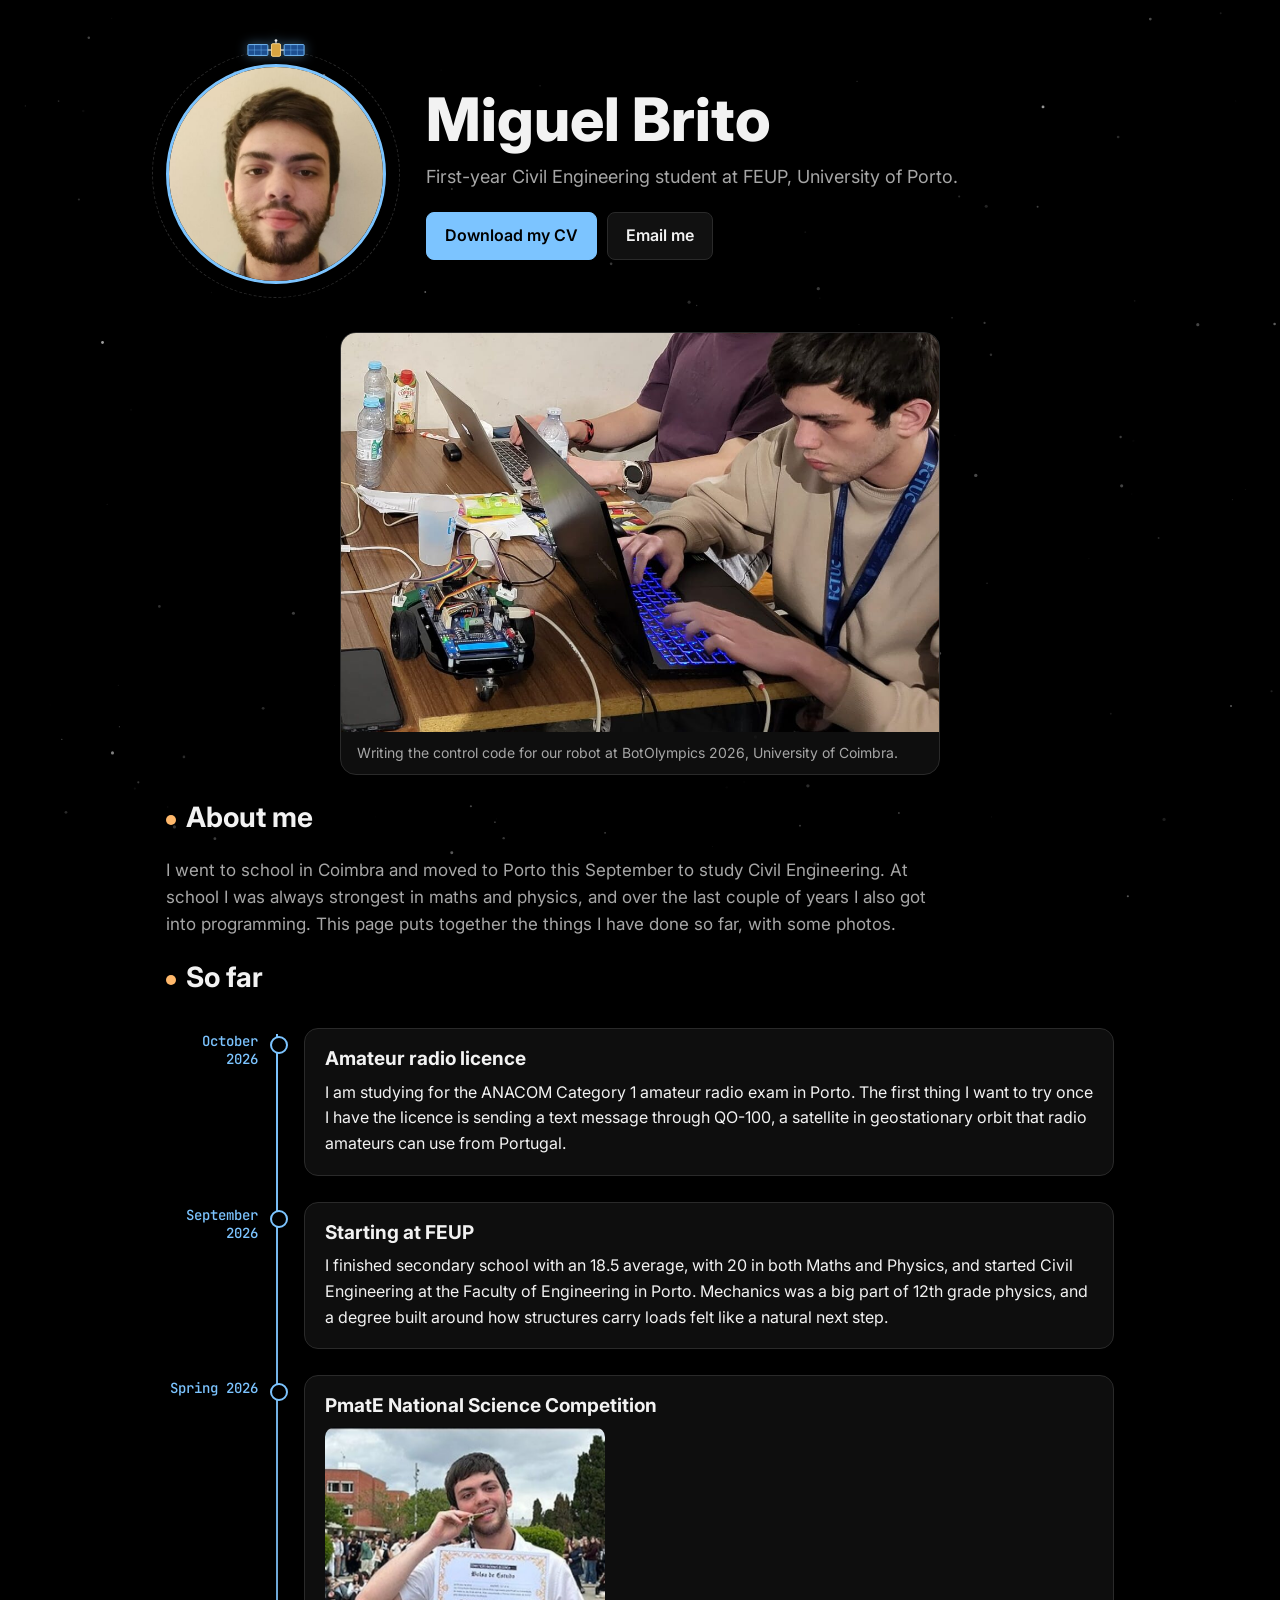
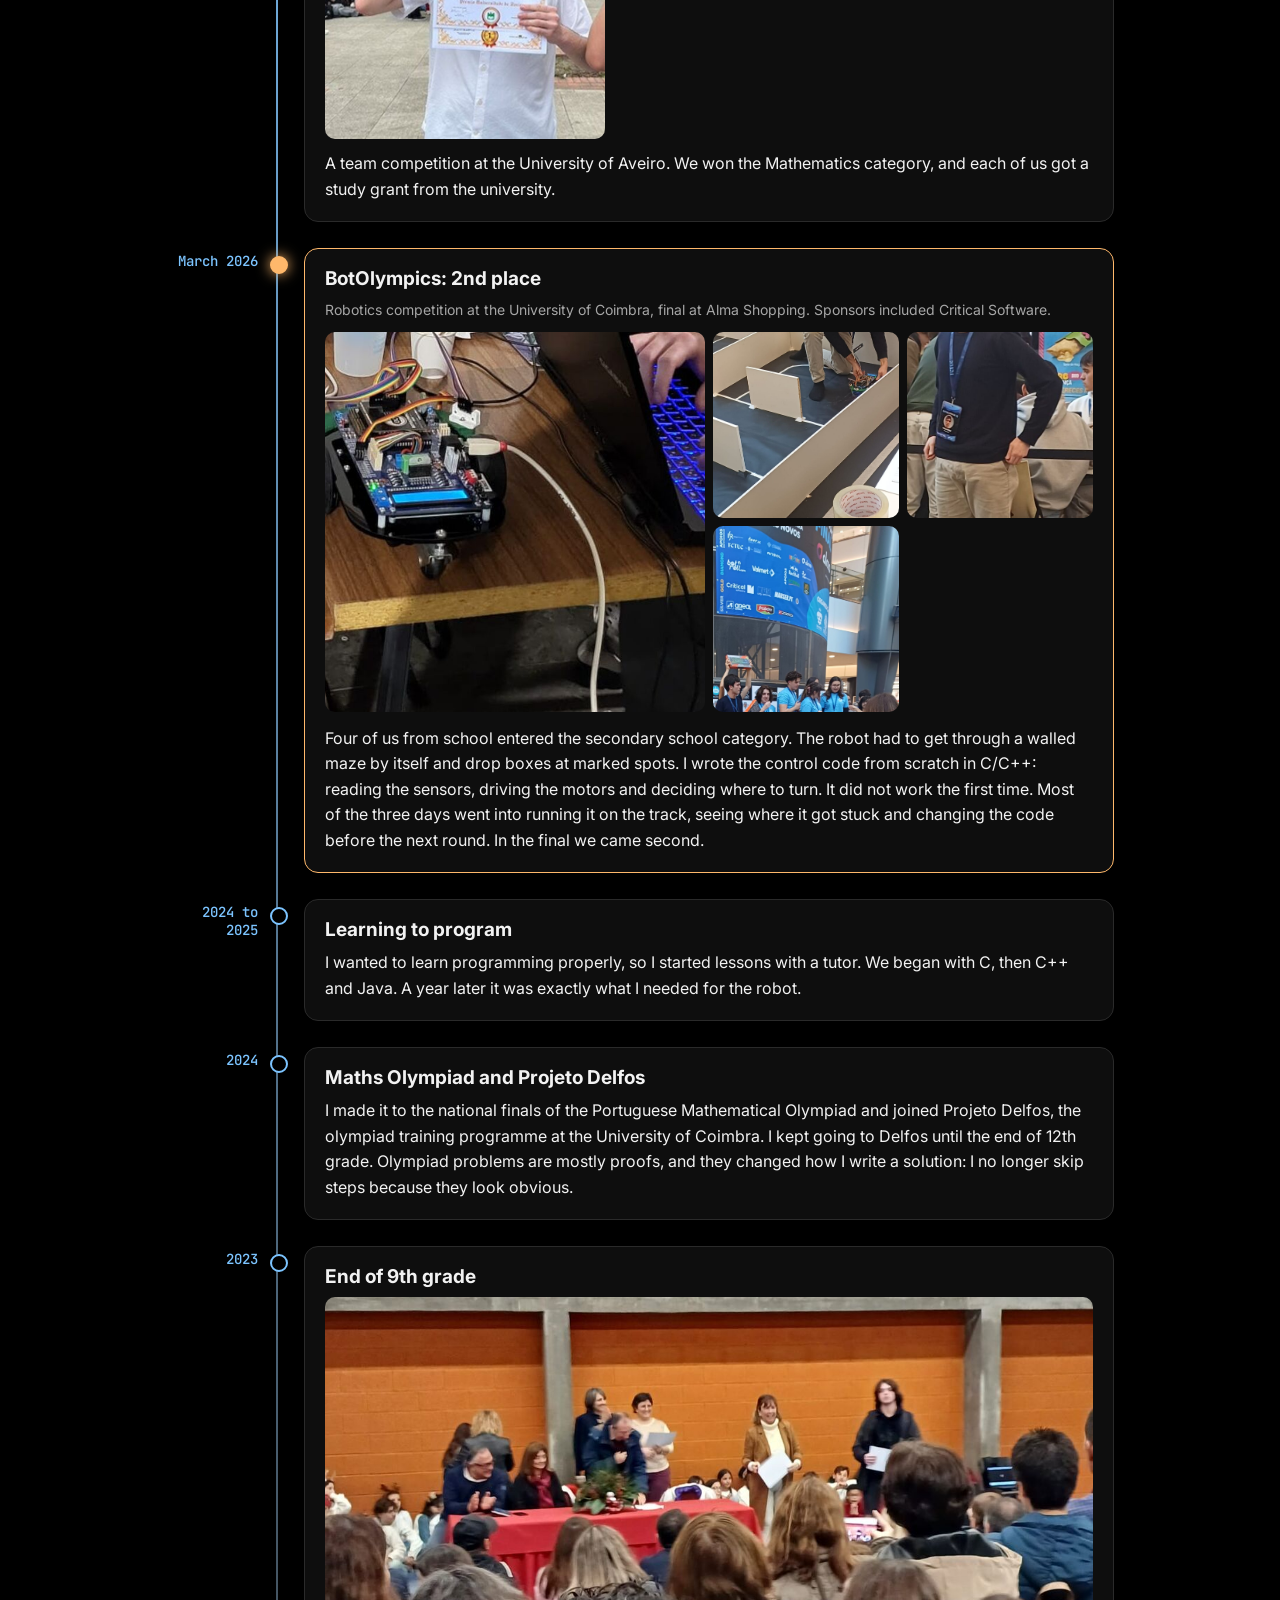
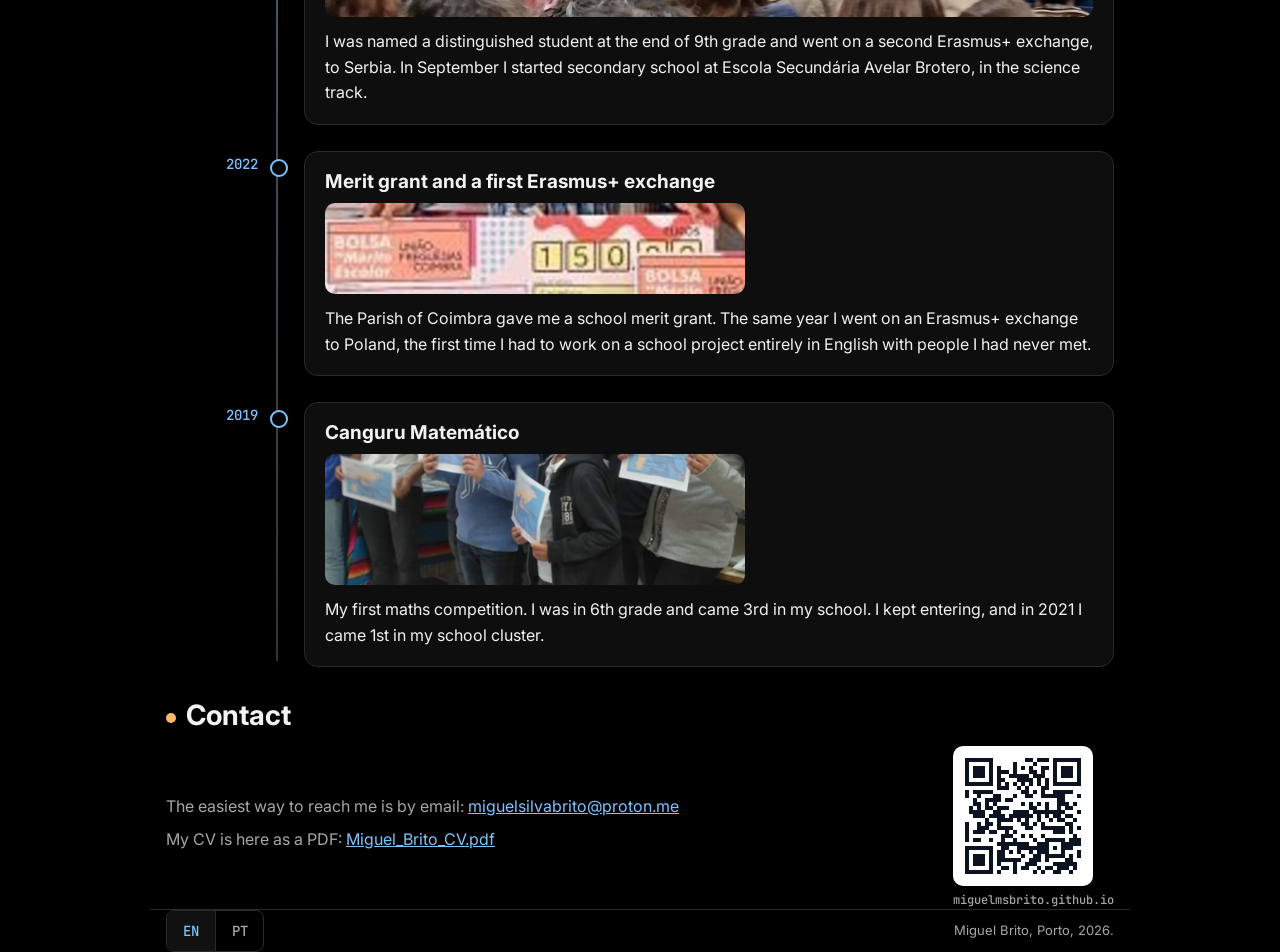
==== index.html @ 72f2aca5 "Drop memory and pointers mention" ====
<!doctype html>
<html lang="en">
<head>
<meta charset="utf-8">
<meta name="viewport" content="width=device-width, initial-scale=1, viewport-fit=cover">
<meta name="theme-color" content="#000000">
<meta name="color-scheme" content="dark">
<title>Miguel Brito</title>
<meta name="description" content="Miguel Brito, first-year Civil Engineering student at FEUP, Porto.">
<link rel="icon" href="data:image/svg+xml,%3Csvg xmlns='http://www.w3.org/2000/svg' viewBox='0 0 64 64'%3E%3Ccircle cx='32' cy='32' r='10' fill='%237cc4ff'/%3E%3Cellipse cx='32' cy='32' rx='28' ry='10' fill='none' stroke='%237cc4ff' stroke-width='3' transform='rotate(-25 32 32)'/%3E%3C/svg%3E">
<link rel="preconnect" href="https://fonts.googleapis.com">
<link rel="preconnect" href="https://fonts.gstatic.com" crossorigin>
<link href="https://fonts.googleapis.com/css2?family=Inter:wght@400;600;800&family=JetBrains+Mono:wght@500&display=swap" rel="stylesheet">
<link rel="stylesheet" href="style.css">
<link rel="alternate" hreflang="en" href="https://miguelmsbrito.github.io/">
<link rel="alternate" hreflang="pt" href="https://miguelmsbrito.github.io/pt/">
<script src="/lang.js"></script>
</head>
<body>
<canvas id="stars" aria-hidden="true"></canvas>

<header class="hero">
  <div class="wrap hero-grid">
    <div class="orbit">
      <img src="img/portrait.jpg" alt="Portrait of Miguel Brito" class="portrait">
      <span class="sat" aria-hidden="true"><svg class="sat-icon" viewBox="0 0 64 24" xmlns="http://www.w3.org/2000/svg">
        <g class="panel"><rect x="1" y="6" width="22" height="12" rx="1"/><path d="M8.3 6v12M15.6 6v12M1 12h22"/></g>
        <path class="strut" d="M23 12h4M37 12h4"/>
        <rect class="body" x="27" y="5" width="10" height="14" rx="1.5"/>
        <path class="strut" d="M32 5V1.5"/><circle class="dish" cx="32" cy="1.5" r="1.5"/>
        <g class="panel"><rect x="41" y="6" width="22" height="12" rx="1"/><path d="M48.3 6v12M55.6 6v12M41 12h22"/></g>
      </svg></span>
    </div>
    <div>
      <h1>Miguel Brito</h1>
      <p class="lead">First-year Civil Engineering student at FEUP, University of Porto.</p>
      <div class="cta">
        <a class="btn primary" href="Miguel_Brito_CV.pdf" download>Download my CV</a>
        <a class="btn" href="mailto:miguelsilvabrito@proton.me">Email me</a>
      </div>
    </div>
  </div>
</header>

<main>
  <section class="wrap feature">
    <figure class="hero-photo">
      <img src="img/coding-hero.jpg" alt="Me writing the control code for our robot at BotOlympics 2026" width="1080" height="900">
      <figcaption>Writing the control code for our robot at BotOlympics 2026, University of Coimbra.</figcaption>
    </figure>
  </section>

  <section class="wrap intro">
    <h2>About me</h2>
    <p>I went to school in Coimbra and moved to Porto this September to study Civil Engineering.
    At school I was always strongest in maths and physics, and over the last couple of
    years I also got into programming. This page puts together the things I have done so
    far, with some photos.</p>
  </section>

  <section id="timeline" class="wrap">
    <h2>So far</h2>

    <ol class="tl">

      <li class="ev">
        <div class="when">October 2026</div>
        <div class="card">
          <h3>Amateur radio licence</h3>
          <p>I am studying for the ANACOM Category 1 amateur radio exam in Porto. The first
          thing I want to try once I have the licence is sending a text message through
          QO-100, a satellite in geostationary orbit that radio amateurs can use from
          Portugal.</p>
        </div>
      </li>

      <li class="ev">
        <div class="when">September 2026</div>
        <div class="card">
          <h3>Starting at FEUP</h3>
          <p>I finished secondary school with an 18.5 average, with 20 in both Maths and
          Physics, and started Civil Engineering at the Faculty of Engineering in Porto. Mechanics
          was a big part of 12th grade physics, and a degree built around how structures
          carry loads felt like a natural next step.</p>
        </div>
      </li>

      <li class="ev">
        <div class="when">Spring 2026</div>
        <div class="card">
          <h3>PmatE National Science Competition</h3>
          <figure class="portrait-fig"><img src="img/pmate.jpg" alt="Me with the certificate and medal at the University of Aveiro" loading="lazy"></figure>
          <p>A team competition at the University of Aveiro. We won the Mathematics category,
          and each of us got a study grant from the university.</p>
        </div>
      </li>

      <li class="ev featured">
        <div class="when">March 2026</div>
        <div class="card">
          <h3>BotOlympics: 2nd place</h3>
          <p class="meta">Robotics competition at the University of Coimbra, final at Alma
          Shopping. Sponsors included Critical Software.</p>
          <div class="gallery">
            <button class="g big" data-full="img/robot.jpg"><img src="img/robot.jpg" alt="Our robot and its controller board" loading="lazy"></button>
            <button class="g" data-full="img/maze-run.jpg"><img src="img/maze-run.jpg" alt="Starting a run in the maze" loading="lazy"></button>
            <button class="g" data-full="img/watching.jpg"><img src="img/watching.jpg" alt="Watching the robot during a run" loading="lazy"></button>
            <button class="g" data-full="img/podium-banner.jpg"><img src="img/podium-banner.jpg" alt="The podium under the sponsors banner" loading="lazy"></button>
          </div>
          <p>Four of us from school entered the secondary school category. The robot had to
          get through a walled maze by itself and drop boxes at marked spots. I wrote the
          control code from scratch in C/C++: reading the sensors, driving the motors and
          deciding where to turn. It did not work the first time. Most of the three days went
          into running it on the track, seeing where it got stuck and changing the code before
          the next round. In the final we came second.</p>
        </div>
      </li>

      <li class="ev">
        <div class="when">2024 to 2025</div>
        <div class="card">
          <h3>Learning to program</h3>
          <p>I wanted to learn programming properly, so I started lessons with a tutor. We began with C, then C++ and Java.
          A year later it was exactly what I needed for the robot.</p>
        </div>
      </li>

      <li class="ev">
        <div class="when">2024</div>
        <div class="card">
          <h3>Maths Olympiad and Projeto Delfos</h3>
          <p>I made it to the national finals of the Portuguese Mathematical Olympiad and
          joined Projeto Delfos, the olympiad training programme at the University of Coimbra.
          I kept going to Delfos until the end of 12th grade. Olympiad problems are mostly
          proofs, and they changed how I write a solution: I no longer skip steps because
          they look obvious.</p>
        </div>
      </li>

      <li class="ev">
        <div class="when">2023</div>
        <div class="card">
          <h3>End of 9th grade</h3>
          <figure><img src="img/distinguished.jpg" alt="School award ceremony" loading="lazy"></figure>
          <p>I was named a distinguished student at the end of 9th grade and went on a second
          Erasmus+ exchange, to Serbia. In September I started secondary school at Escola
          Secundária Avelar Brotero, in the science track.</p>
        </div>
      </li>

      <li class="ev">
        <div class="when">2022</div>
        <div class="card">
          <h3>Merit grant and a first Erasmus+ exchange</h3>
          <figure class="strip"><img src="img/merit-cheque.jpg" alt="Merit grant cheque from the Parish of Coimbra" loading="lazy"></figure>
          <p>The Parish of Coimbra gave me a school merit grant. The same year I went on an
          Erasmus+ exchange to Poland, the first time I had to work on a school project
          entirely in English with people I had never met.</p>
        </div>
      </li>
      <li class="ev">
        <div class="when">2019</div>
        <div class="card">
          <h3>Canguru Matemático</h3>
          <figure class="strip"><img src="img/canguru.jpg" alt="Canguru Matemático certificates being handed out in class" loading="lazy"></figure>
          <p>My first maths competition. I was in 6th grade and came 3rd in my school. I kept
          entering, and in 2021 I came 1st in my school cluster.</p>
        </div>
      </li>
    </ol>
  </section>

  <section class="wrap" id="contact">
    <h2>Contact</h2>
    <div class="contact">
      <div>
        <p>The easiest way to reach me is by email:
        <a href="mailto:miguelsilvabrito@proton.me">miguelsilvabrito@proton.me</a></p>
        <p>My CV is here as a PDF: <a href="Miguel_Brito_CV.pdf" download>Miguel_Brito_CV.pdf</a></p>
      </div>
      <figure class="qrbox">
        <img src="img/qr.svg" alt="QR code linking to miguelmsbrito.github.io" width="140" height="140">
        <figcaption>miguelmsbrito.github.io</figcaption>
      </figure>
    </div>
  </section>
</main>

<footer class="wrap">
  <nav class="langs" aria-label="Language"><a href="/?lang=en" hreflang="en" aria-current="page">EN</a><a href="/pt/?lang=pt" hreflang="pt" lang="pt">PT</a></nav>
  <p class="small">Miguel Brito, Porto, 2026.</p>
</footer>

<dialog id="lb"><button class="close" aria-label="Close">&times;</button><img alt=""></dialog>
<script src="stars.js" defer></script>
<script>
  const lb = document.getElementById('lb'), lbImg = lb.querySelector('img');
  document.querySelectorAll('.g').forEach(b => b.addEventListener('click', () => {
    lbImg.src = b.dataset.full; lbImg.alt = b.querySelector('img').alt; lb.showModal();
  }));
  lb.addEventListener('click', () => lb.close());
  lb.addEventListener('close', () => { lbImg.src = ''; });
</script>
</body>
</html>
---- style.css ----
:root {
  color-scheme: dark;
  --bg: #000000;
  --bg2: #111111;
  --card: rgba(16, 16, 16, .92);
  --line: #2a2a2a;
  --ink: #f2f2f2;
  --mute: #a6a6a6;
  --accent: #7cc4ff;
  --accent2: #ffb86b;
  --star: 255, 255, 255;
  --on-accent: #000000;
}
* { box-sizing: border-box; }
html { scroll-behavior: smooth; -webkit-text-size-adjust: 100%; }
body {
  margin: 0; background: var(--bg); color: var(--ink);
  font: 16px/1.6 Inter, system-ui, -apple-system, "Segoe UI", sans-serif;
  overflow-x: hidden;
}
img { max-width: 100%; display: block; }
a { color: var(--accent); overflow-wrap: anywhere; }
.wrap { max-width: 980px; margin: 0 auto; padding: 0 max(16px, env(safe-area-inset-left)); }

#stars { position: fixed; inset: 0; width: 100%; height: 100%; z-index: -1; pointer-events: none; }

/* hero */
.hero { padding: 64px 0 40px;  }
.hero-grid { display: grid; grid-template-columns: 220px 1fr; gap: 40px; align-items: center; }
.orbit { position: relative; width: 220px; height: 220px; }
.orbit::before {
  content: ""; position: absolute; inset: -14px; border: 1.5px dashed var(--line);
  border-radius: 50%;
}
.portrait { width: 100%; height: 100%; border-radius: 50%; object-fit: cover; border: 3px solid var(--accent); }
.sat { position: absolute; inset: -14px; animation: spin 120s linear infinite; }
.sat-icon {
  position: absolute; top: -11px; left: 50%; width: 58px; height: 22px; transform: translateX(-50%);
  filter: drop-shadow(0 0 6px rgba(124,196,255,.45)); overflow: visible;
}
.sat-icon .panel rect { fill: #1d4f91; stroke: #7cc4ff; stroke-width: 1; }
.sat-icon .panel path { stroke: #7cc4ff; stroke-width: .6; opacity: .7; fill: none; }
.sat-icon .body { fill: #d9a441; stroke: #ffd98a; stroke-width: 1; }
.sat-icon .strut { stroke: #c8c8c8; stroke-width: 1.4; fill: none; }
.sat-icon .dish { fill: #e6e6e6; }
@keyframes spin { to { transform: rotate(360deg); } }
@media (prefers-reduced-motion: reduce) { .sat { animation: none; } html { scroll-behavior: auto; } }
h1 { font-size: clamp(36px, 7vw, 60px); line-height: 1.05; margin: 0 0 12px; font-weight: 800; }
.lead { font-size: 18px; color: var(--mute); margin: 0 0 20px; max-width: 60ch; }
.cta { display: flex; flex-wrap: wrap; gap: 10px; }
.btn {
  display: inline-flex; align-items: center; justify-content: center; min-height: 44px;
  padding: 10px 18px; border-radius: 8px; border: 1px solid var(--line);
  color: var(--ink); text-decoration: none; font-weight: 600; background: var(--bg2); white-space: nowrap;
}
.btn.primary { background: var(--accent); color: var(--on-accent); border-color: var(--accent); }
.btn:hover { border-color: var(--accent); }

/* sections */
section { padding-top: 36px; padding-bottom: 36px; }
h2 { font-size: 28px; margin: 0 0 8px; }
h2::before { content: ""; display: inline-block; width: 10px; height: 10px; background: var(--accent2); border-radius: 50%; margin-right: 10px; vertical-align: middle; }
.intro p { max-width: 70ch; color: var(--mute); font-size: 17px; }

/* timeline */
.tl { list-style: none; padding: 0; margin: 28px 0 0; position: relative; }
.tl::before { content: ""; position: absolute; left: 110px; top: 6px; bottom: 6px; width: 2px; background: linear-gradient(var(--accent), #333); }
.ev { display: grid; grid-template-columns: 110px 1fr; gap: 28px; margin-bottom: 26px; position: relative; }
.ev::before {
  content: ""; position: absolute; left: 104px; top: 8px; width: 14px; height: 14px;
  border-radius: 50%; background: var(--bg); border: 2px solid var(--accent);
}
.ev.featured::before { background: var(--accent2); border-color: var(--accent2); box-shadow: 0 0 14px var(--accent2); }
.when { font: 500 14px/1.3 "JetBrains Mono", monospace; color: var(--accent); text-align: right; padding: 4px 18px 0 0; }
.card {
  background: var(--card); border: 1px solid var(--line); border-radius: 14px; padding: 18px 20px;
  -webkit-backdrop-filter: blur(3px); backdrop-filter: blur(3px);
}
.featured .card { border-color: var(--accent2); }
.card h3 { margin: 0 0 8px; font-size: 19px; line-height: 1.3; }
.card p { margin: 0 0 10px; }
.card p:last-child { margin-bottom: 0; }
.meta { color: var(--mute); font-size: 14px; }
.card figure { margin: 0 0 12px; border-radius: 10px; overflow: hidden; }
.card figure img { width: 100%; max-height: 320px; object-fit: cover; }
.portrait-fig { max-width: 280px; }
.card figure.strip { max-width: 420px; }
.card figure.strip img { max-height: 150px; }

.gallery { display: grid; grid-template-columns: repeat(4, 1fr); gap: 8px; margin: 10px 0 14px; }
.g { padding: 0; border: 0; background: none; cursor: zoom-in; border-radius: 10px; overflow: hidden; aspect-ratio: 1; -webkit-tap-highlight-color: transparent; }
.g.big { grid-column: span 2; grid-row: span 2; aspect-ratio: auto; }
.g img { width: 100%; height: 100%; object-fit: cover; transition: transform .3s; }
@media (hover: hover) { .g:hover img { transform: scale(1.04); } }
dialog { border: 0; padding: 0; background: transparent; max-width: 94vw; max-height: 92vh; overflow: visible; }
dialog::backdrop { background: rgba(0,0,0,.92); }
dialog img { max-width: 94vw; max-height: 86vh; border-radius: 10px; }
.close {
  position: absolute; top: -48px; right: 0; width: 44px; height: 44px; font-size: 30px; line-height: 1;
  background: rgba(255,255,255,.12); border: 0; border-radius: 50%; color: #fff; cursor: pointer;
}

/* contact */
.contact { display: flex; gap: 28px; align-items: center; justify-content: space-between; flex-wrap: wrap; }
.contact p { color: var(--mute); margin: 0 0 8px; }
.qrbox { margin: 0; text-align: center; }
.qrbox img { background: #fff; padding: 8px; border-radius: 10px; width: 140px; height: 140px; }
.qrbox figcaption { font: 500 12px/1.4 "JetBrains Mono", monospace; color: var(--mute); margin-top: 6px; }

footer { padding-top: 30px; padding-bottom: calc(40px + env(safe-area-inset-bottom)); color: var(--mute); border-top: 1px solid var(--line); margin-top: 20px; }
.small { font-size: 13px; }

/* phones */
@media (max-width: 760px) {
  body { font-size: 16px; }
  .sat-icon { width: 46px; height: 18px; top: -9px; }
  .hero { padding: 36px 0 12px; }
  .hero-grid { grid-template-columns: 1fr; gap: 26px; justify-items: center; text-align: center; }
  .orbit { width: 150px; height: 150px; }
  .lead { font-size: 17px; margin-left: auto; margin-right: auto; }
  .cta { justify-content: center; }
  .cta .btn { flex: 1 1 140px; }
  section { padding-top: 28px; padding-bottom: 28px; }
  h2 { font-size: 24px; }
  .intro p { font-size: 16px; }
  .tl { margin-top: 20px; }
  .tl::before { left: 6px; }
  .ev { grid-template-columns: 1fr; gap: 6px; padding-left: 26px; margin-bottom: 20px; }
  .ev::before { left: 0; top: 3px; }
  .when { text-align: left; padding: 0; }
  .card { padding: 16px; }
  .card h3 { font-size: 18px; }
  .card figure.strip, .portrait-fig { max-width: none; }
  .gallery { grid-template-columns: repeat(2, 1fr); gap: 6px; }
  .contact { flex-direction: column; align-items: stretch; text-align: center; gap: 20px; }
  .qrbox { align-self: center; }
}

/* featured photo */
.feature { padding-top: 8px; padding-bottom: 20px; }
.hero-photo { margin: 0 auto; max-width: 600px; border-radius: 16px; overflow: hidden; border: 1px solid var(--line); background: var(--card); box-shadow: 0 20px 60px rgba(0,0,0,.6); }
.hero-photo img { width: 100%; height: auto; aspect-ratio: 3 / 2; object-fit: cover; object-position: 60% 35%; }
.hero-photo figcaption { padding: 10px 16px; color: var(--mute); font-size: 14px; }
@media (max-width: 760px) {
  .hero-photo { border-radius: 12px; }
  .hero-photo img { aspect-ratio: 3 / 2; object-position: 65% 35%; }
  .hero-photo figcaption { padding: 10px 14px; font-size: 14px; }
}

/* language switch */
footer { display: flex; justify-content: space-between; align-items: center; gap: 16px; flex-wrap: wrap; }
footer .small { margin: 0; }
.langs { display: inline-flex; border: 1px solid var(--line); border-radius: 8px; overflow: hidden; }
.langs a { display: inline-flex; align-items: center; justify-content: center; min-width: 48px; min-height: 40px;
  padding: 0 12px; font: 500 14px/1 "JetBrains Mono", monospace; color: var(--mute); text-decoration: none; }
.langs a + a { border-left: 1px solid var(--line); }
.langs a[aria-current="page"] { background: var(--bg2); color: var(--accent); }
@media (hover: hover) { .langs a:hover { color: var(--ink); } }
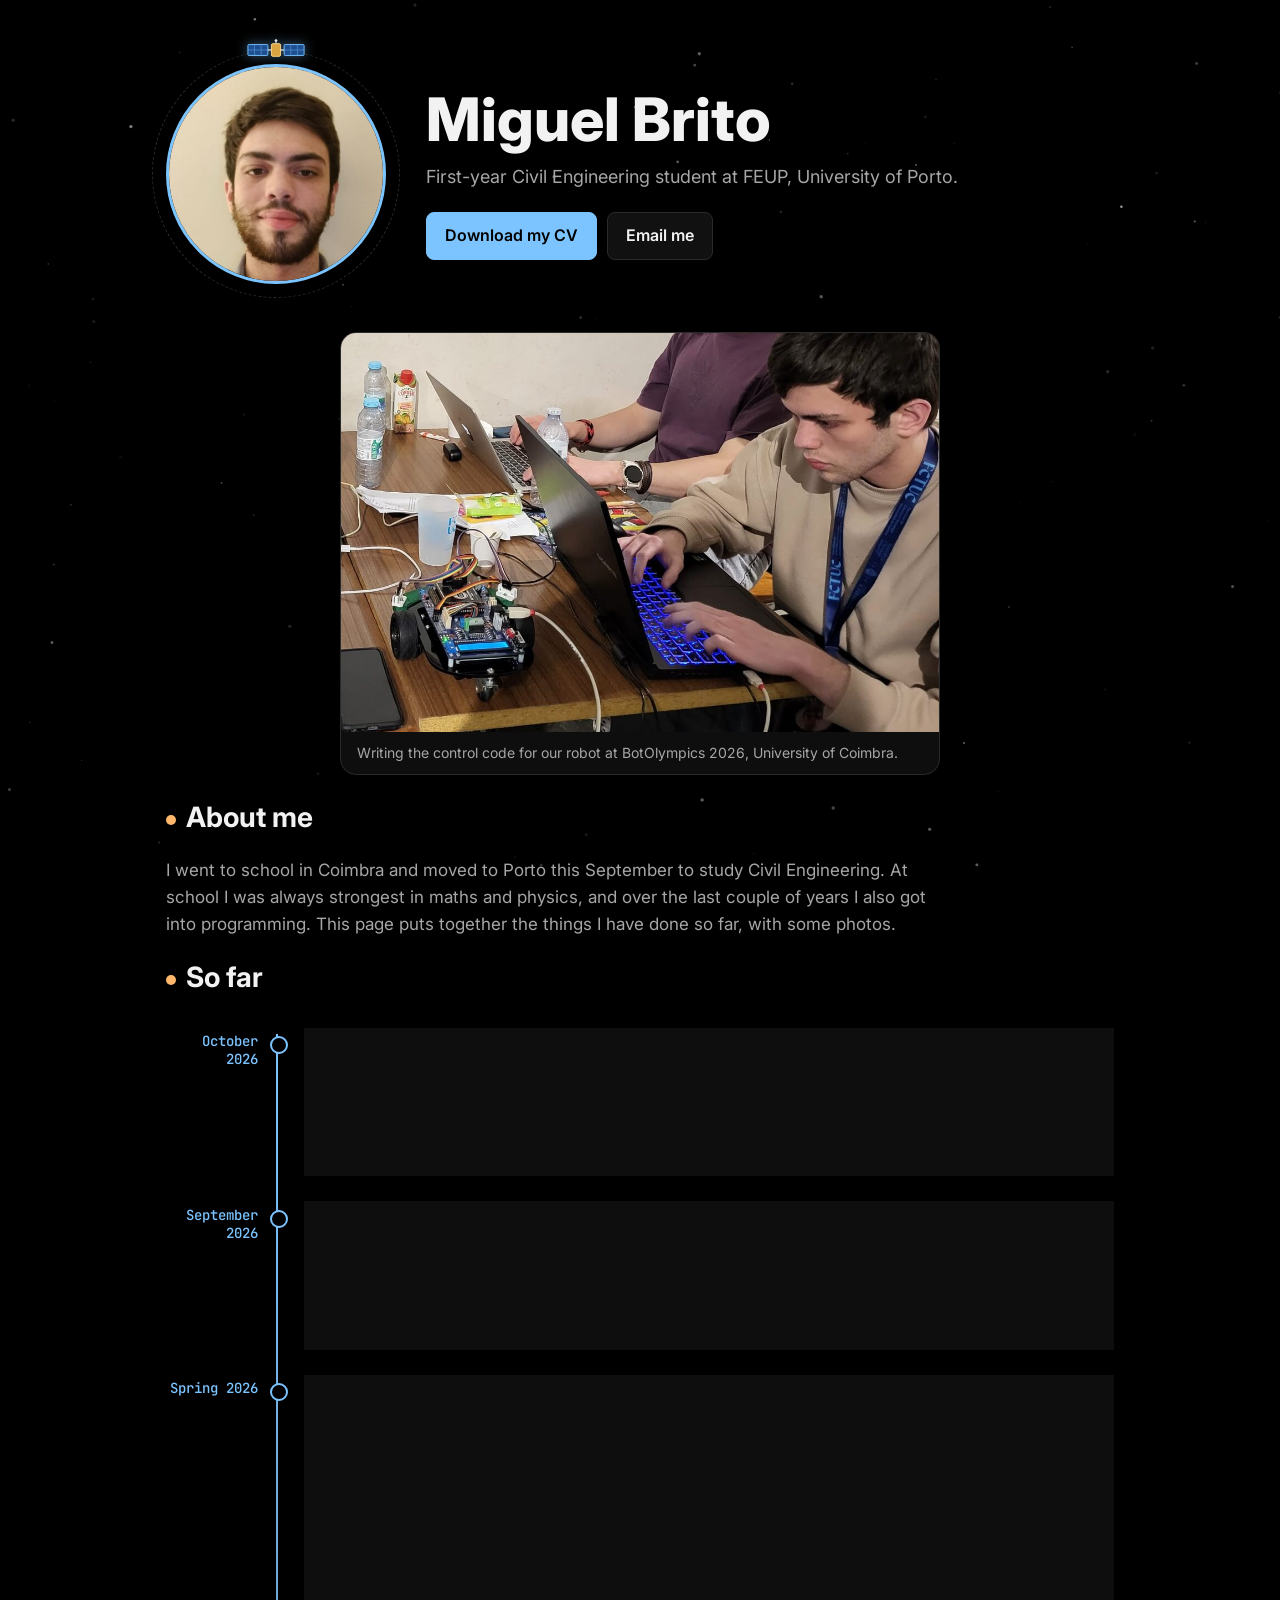
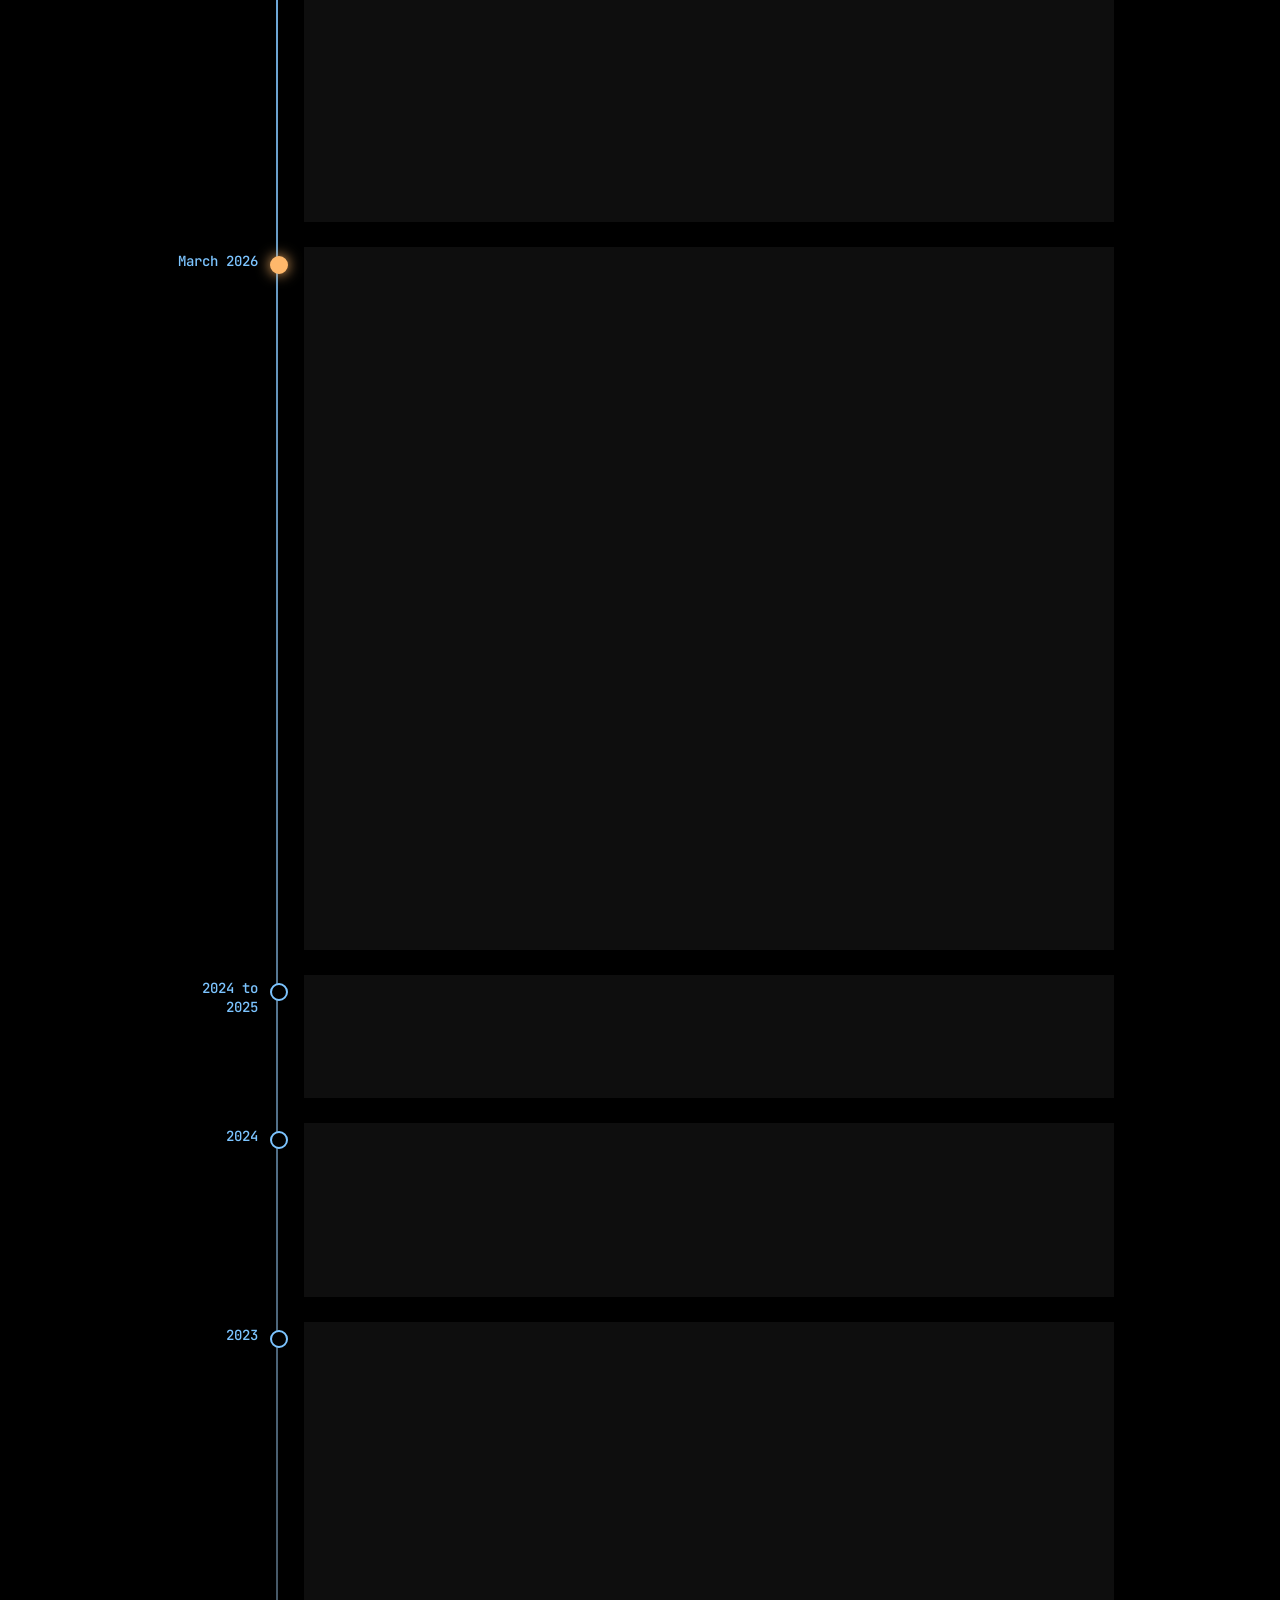
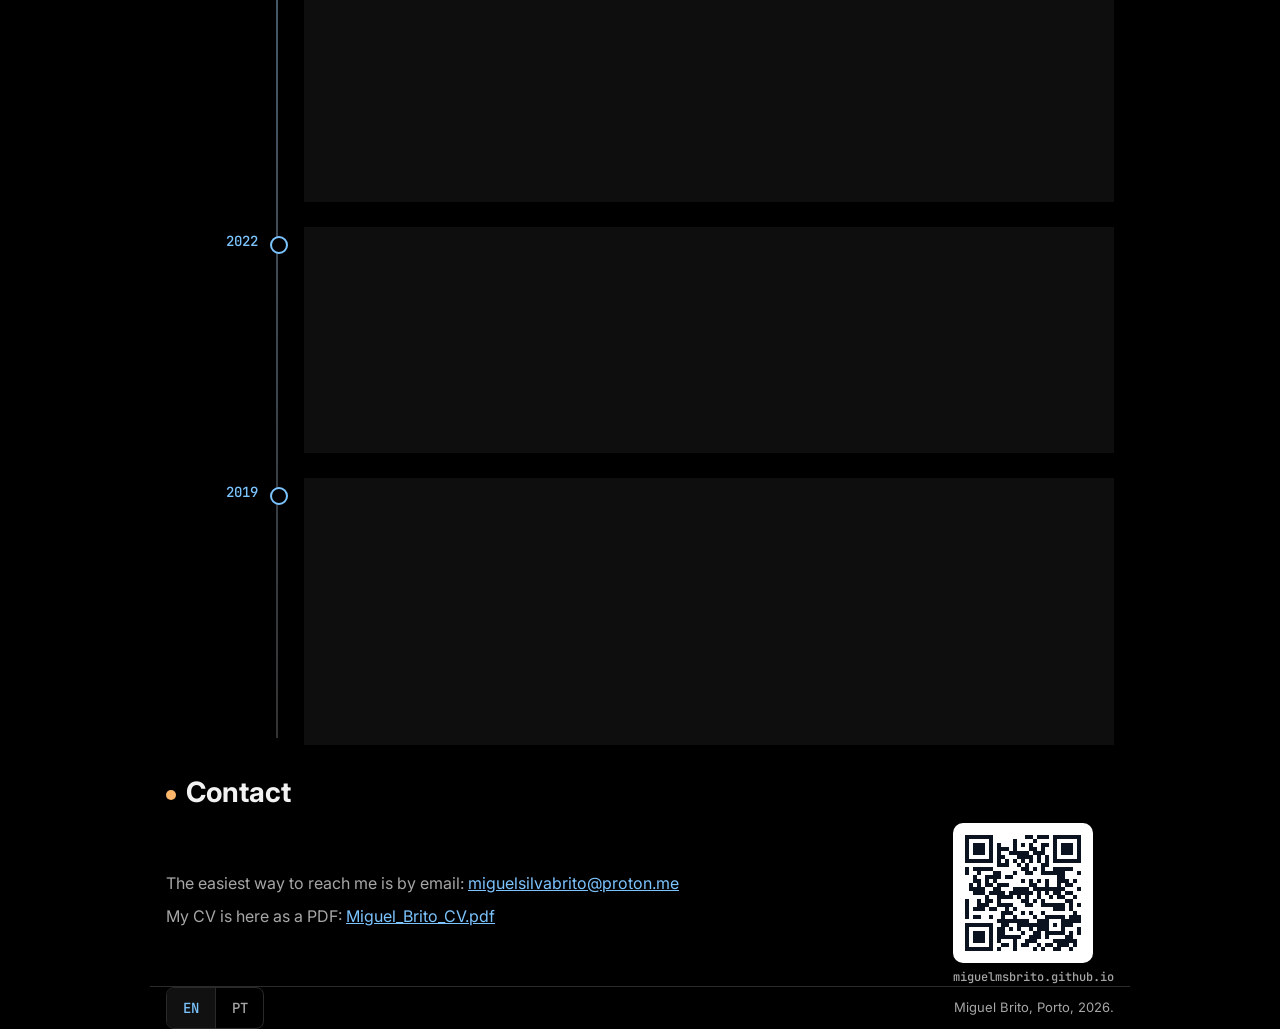
==== commit ad75ca03: "BotOlympics: stress the unforeseen problems on the real track" ====
--- a/index.html
+++ b/index.html
@@ -110,9 +110,13 @@
           <p>Four of us from school entered the secondary school category. The robot had to
           get through a walled maze by itself and drop boxes at marked spots. I wrote the
           control code from scratch in C/C++: reading the sensors, driving the motors and
-          deciding where to turn. It did not work the first time. Most of the three days went
-          into running it on the track, seeing where it got stuck and changing the code before
-          the next round. In the final we came second.</p>
+          deciding where to turn. On paper everything worked. On the real track almost nothing did at first.
+          The sensors read differently under the lights there, the wheels slipped, and turns
+          that were fine at school ended up a few centimetres off. None of it was something we
+          could have seen coming before we got there, and every fix seemed to uncover a new
+          problem. Most of the three days went into running the robot, watching where it failed,
+          changing the code and trying again. By the final it was reliable enough for us to
+          come second.</p>
         </div>
       </li>
 
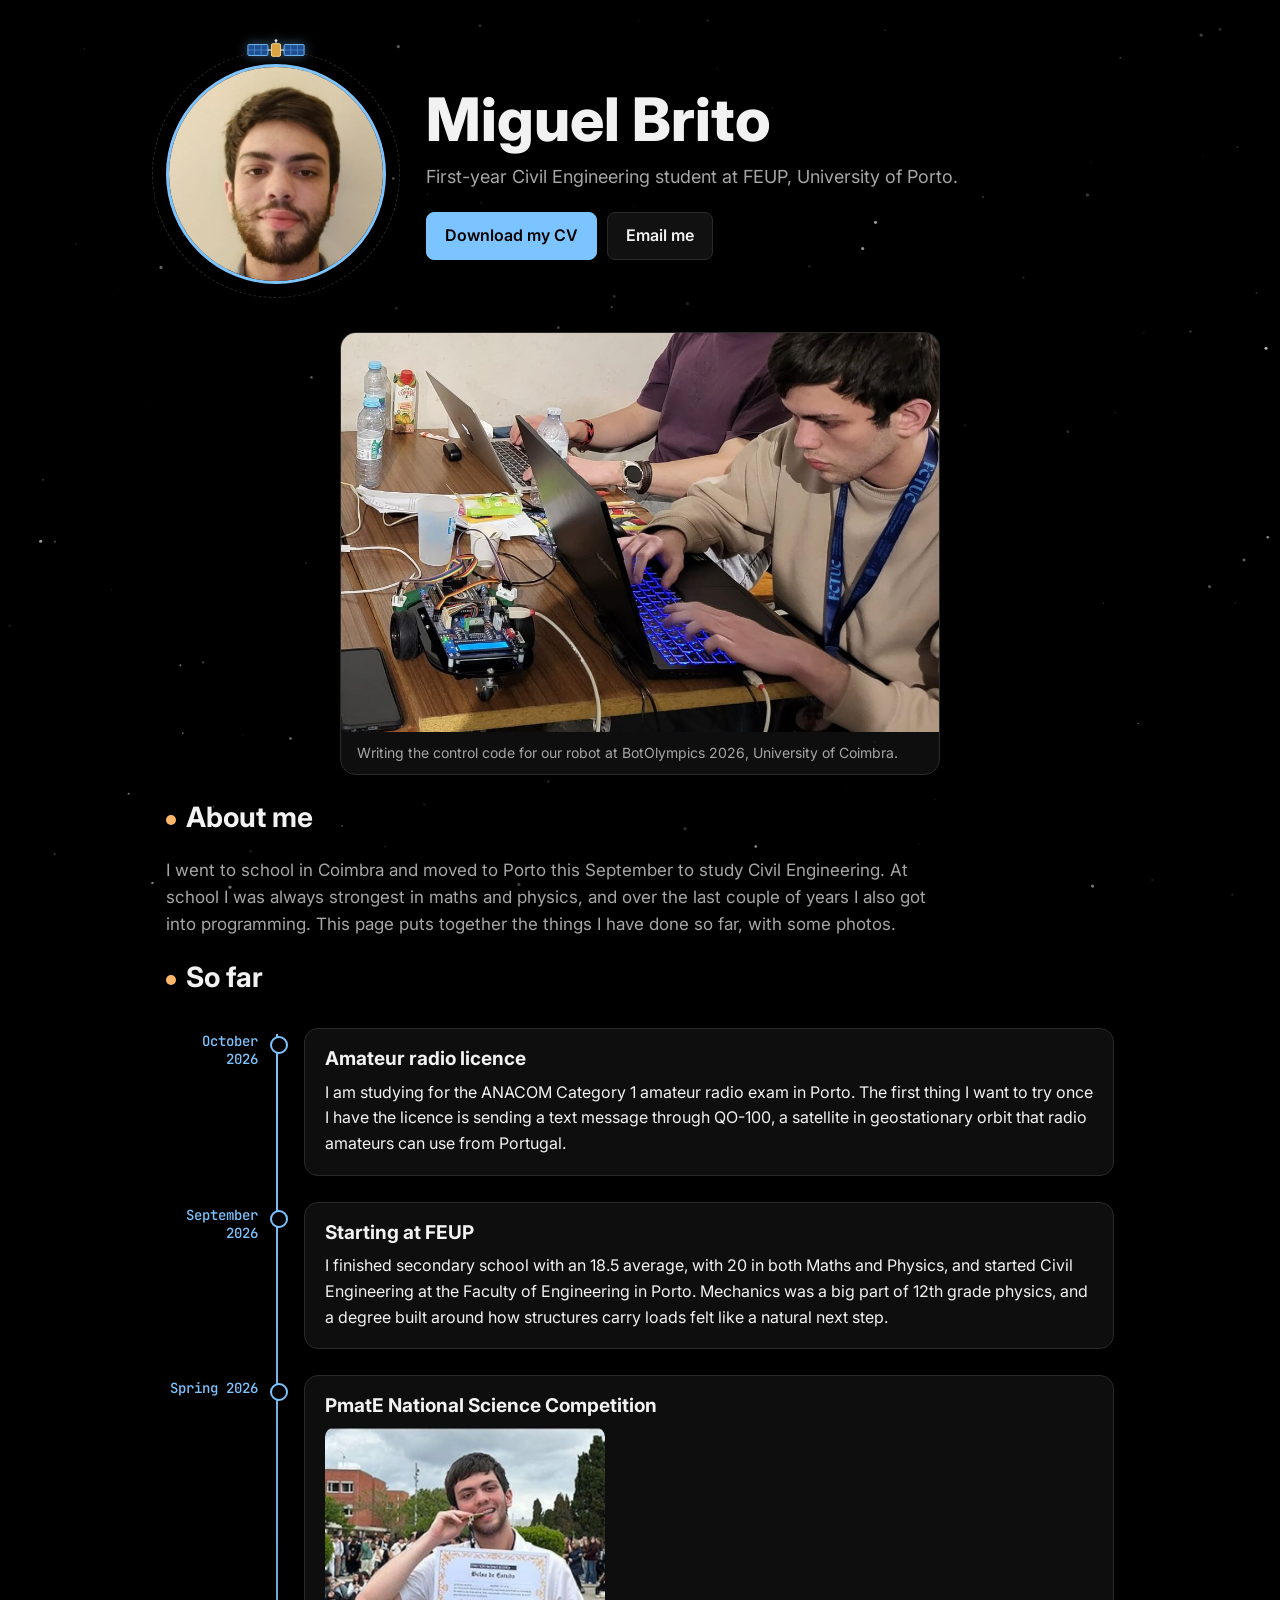
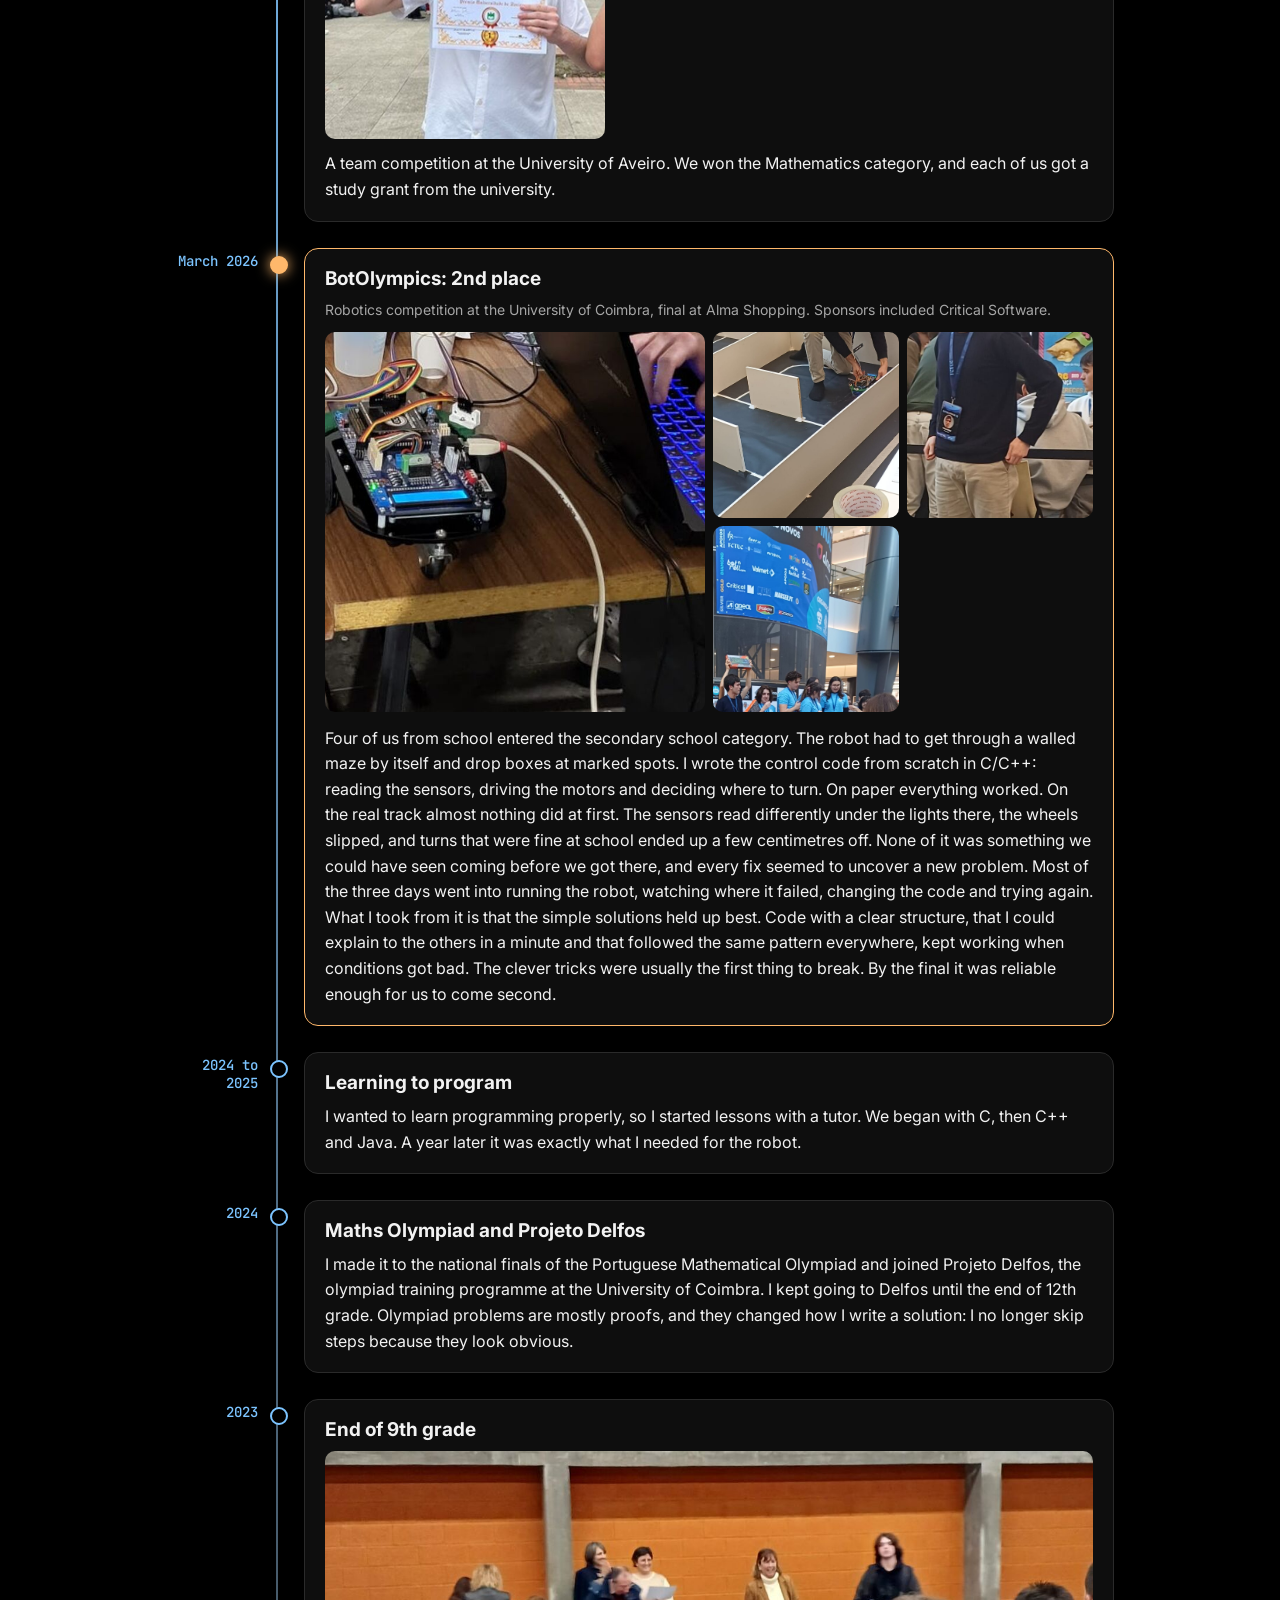
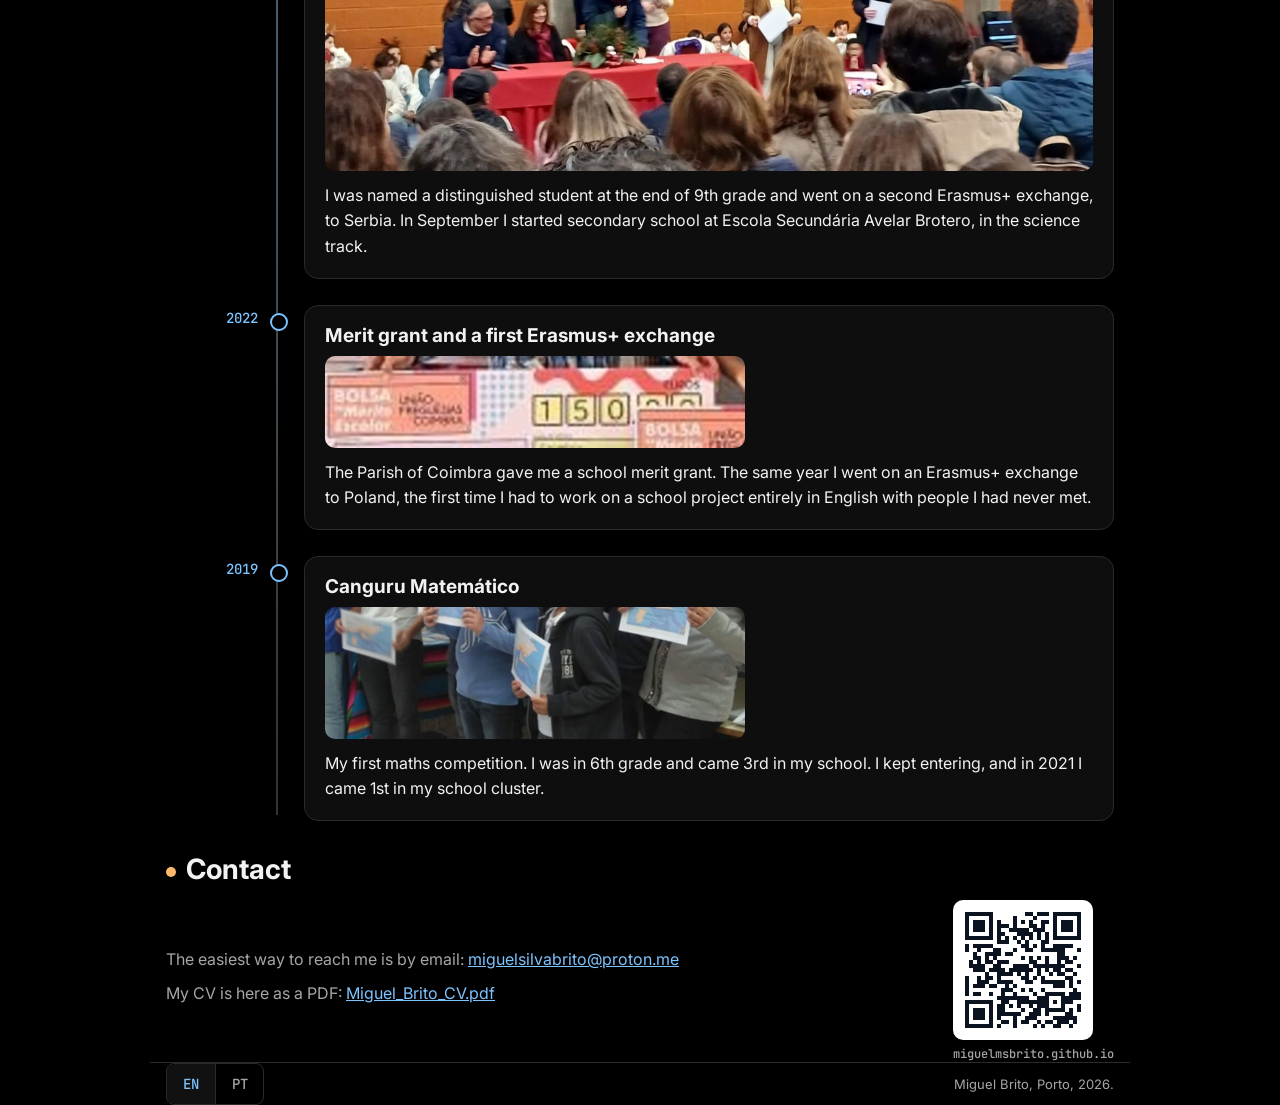
==== commit ca8ffba1: "BotOlympics: lesson on simple, well-structured code" ====
--- a/index.html
+++ b/index.html
@@ -115,7 +115,10 @@
           that were fine at school ended up a few centimetres off. None of it was something we
           could have seen coming before we got there, and every fix seemed to uncover a new
           problem. Most of the three days went into running the robot, watching where it failed,
-          changing the code and trying again. By the final it was reliable enough for us to
+          changing the code and trying again. What I took from it is that the simple
+          solutions held up best. Code with a clear structure, that I could explain to the
+          others in a minute and that followed the same pattern everywhere, kept working when
+          conditions got bad. The clever tricks were usually the first thing to break. By the final it was reliable enough for us to
           come second.</p>
         </div>
       </li>
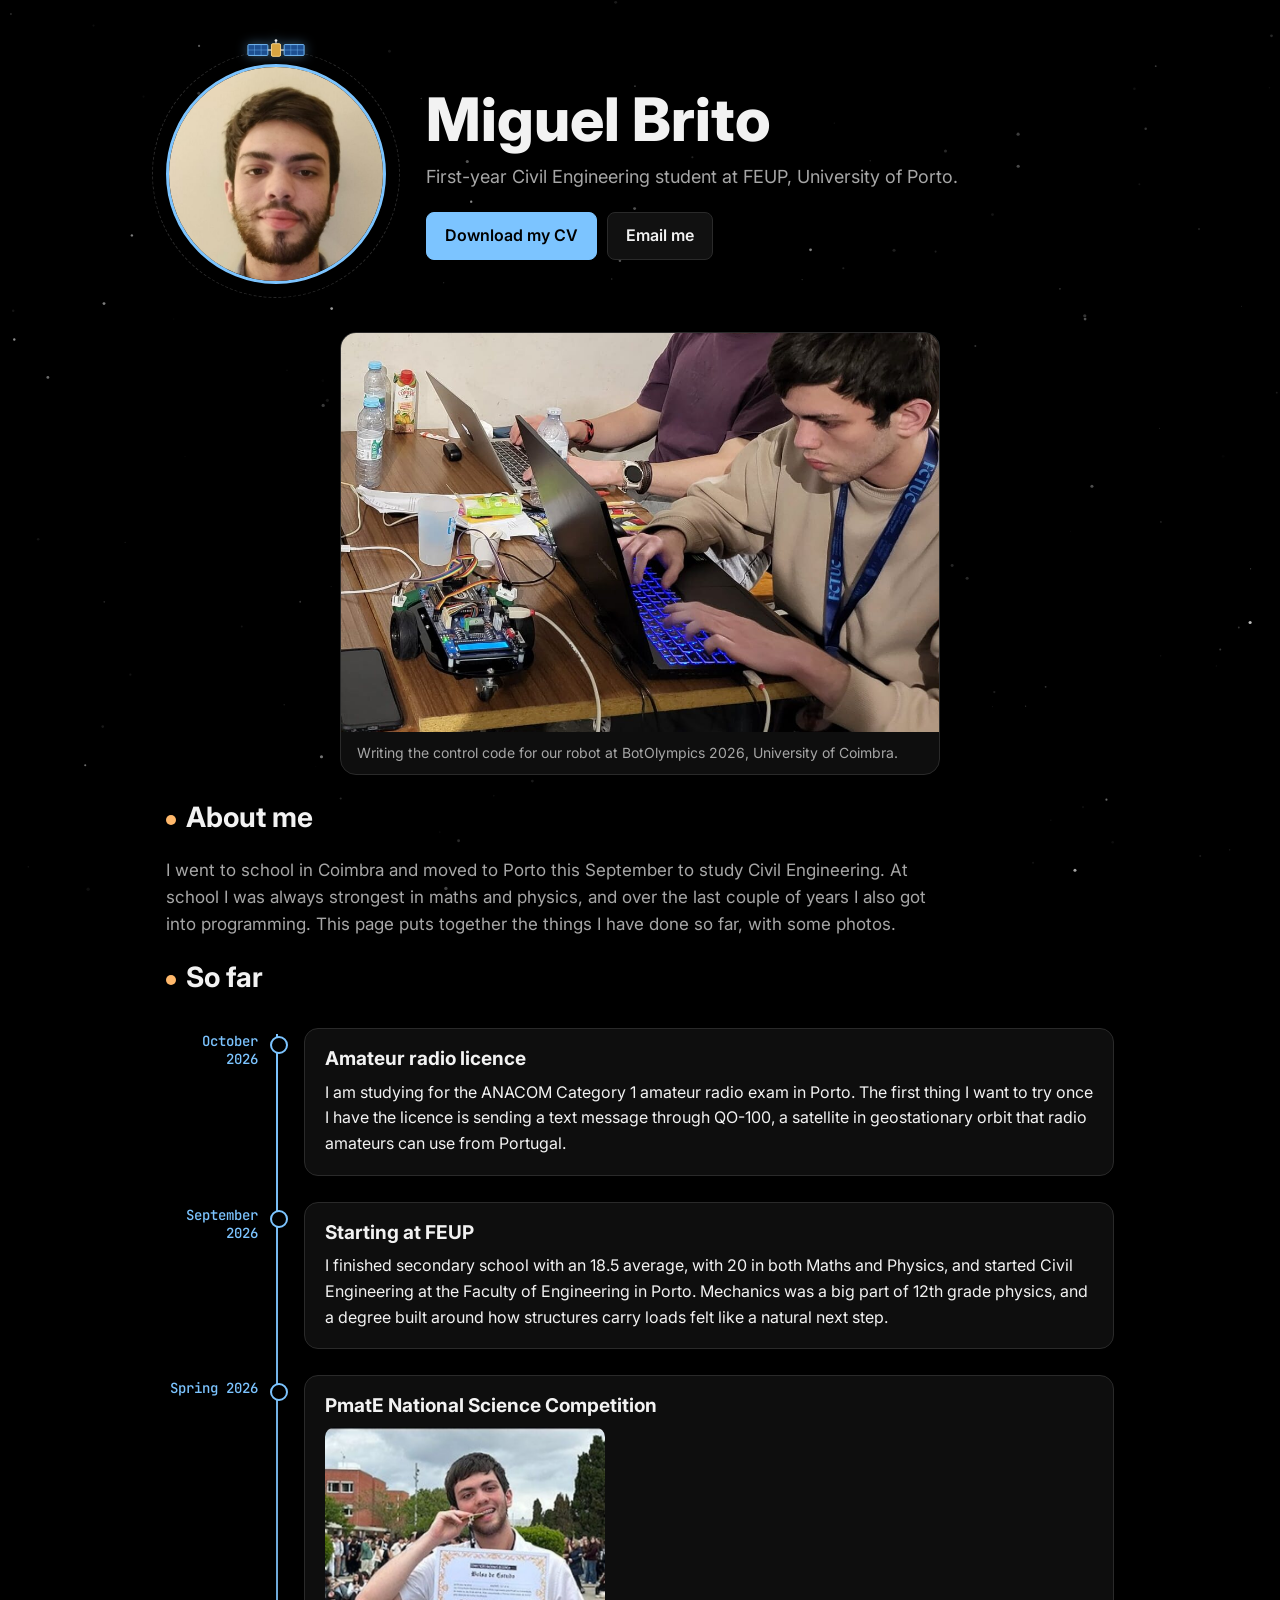
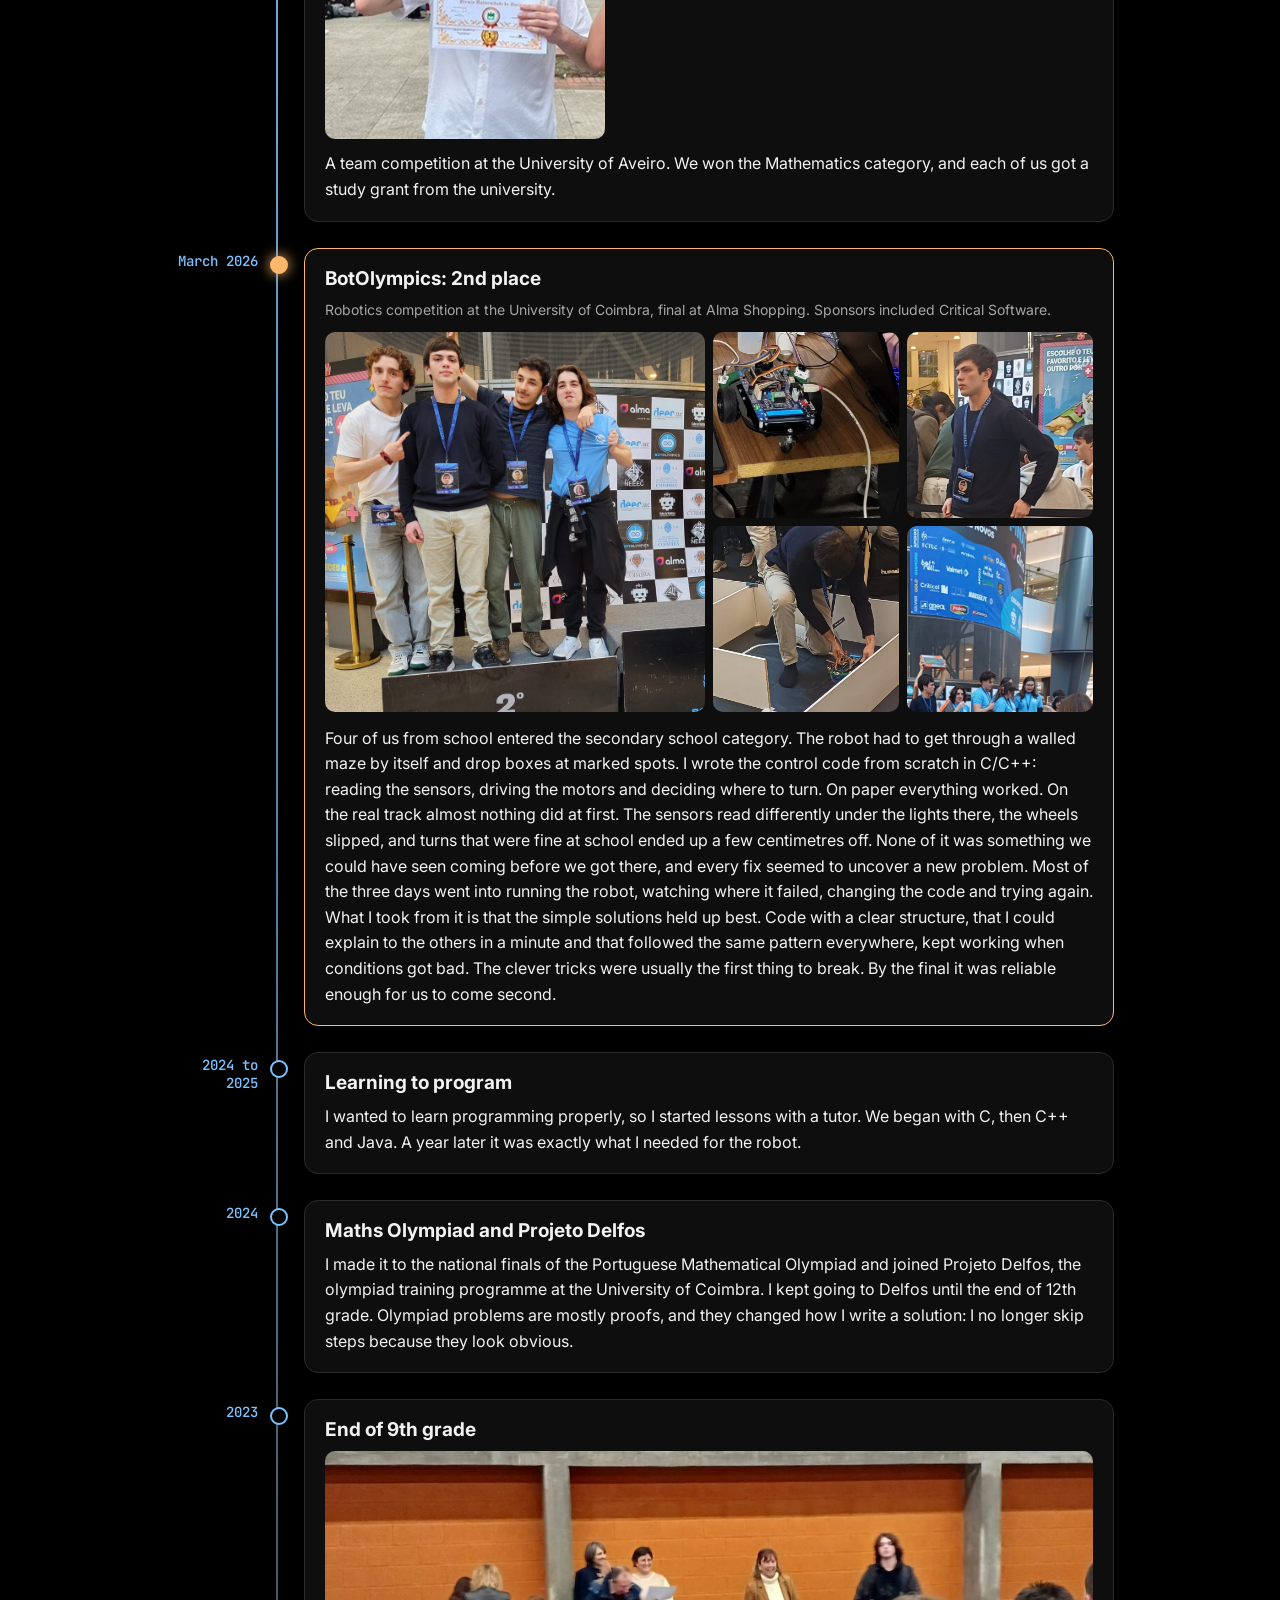
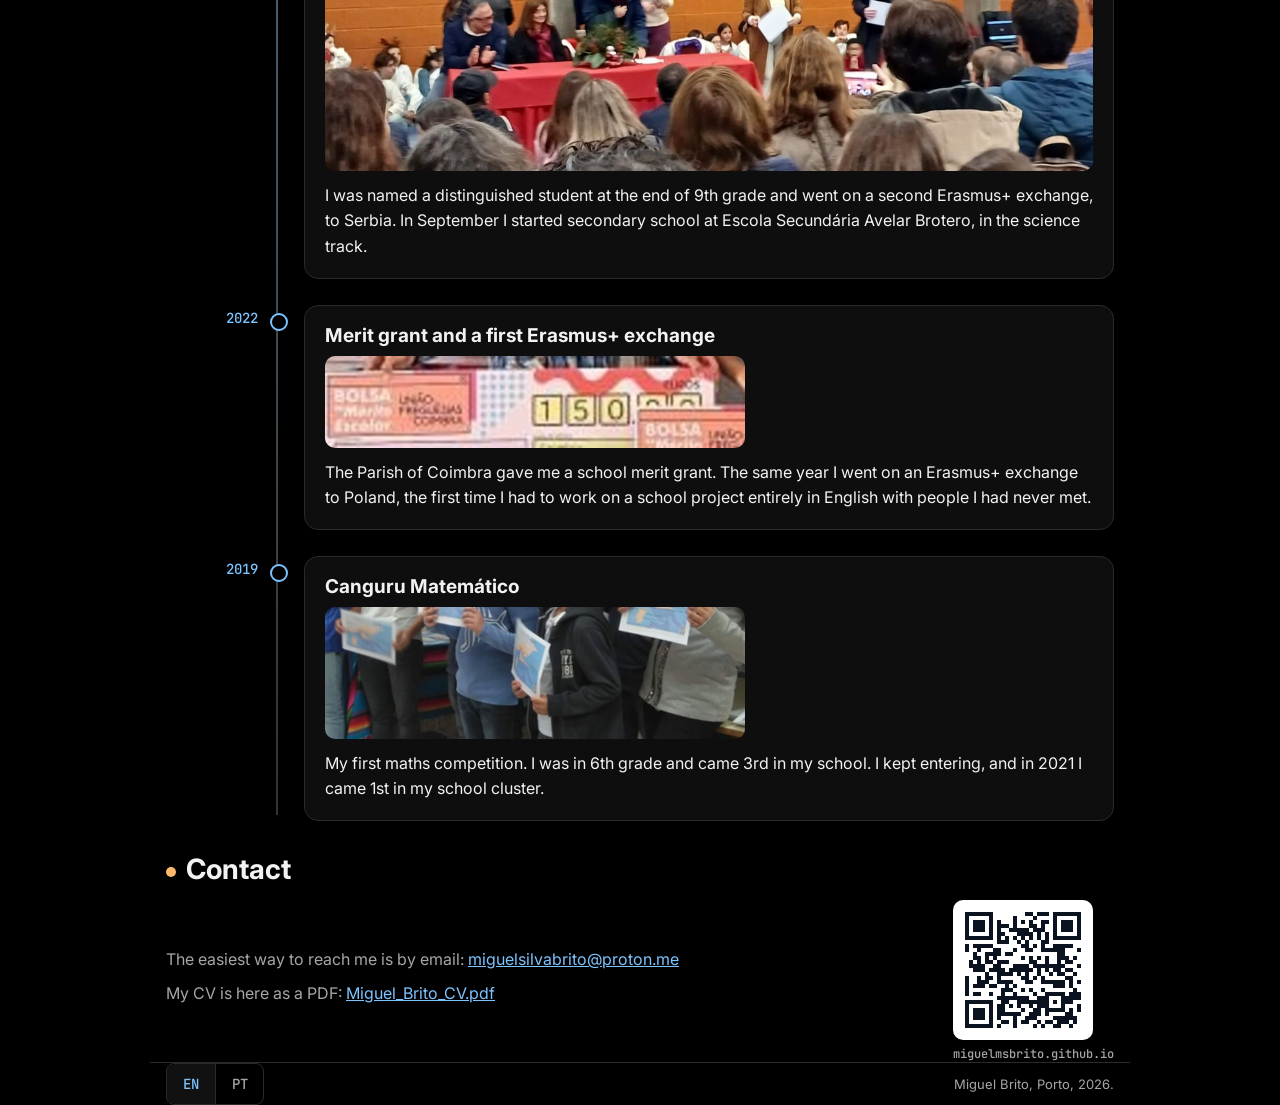
==== commit aa44dd99: "BotOlympics gallery: face-centred crops, team podium photo" ====
--- a/index.html
+++ b/index.html
@@ -102,9 +102,10 @@
           <p class="meta">Robotics competition at the University of Coimbra, final at Alma
           Shopping. Sponsors included Critical Software.</p>
           <div class="gallery">
-            <button class="g big" data-full="img/robot.jpg"><img src="img/robot.jpg" alt="Our robot and its controller board" loading="lazy"></button>
-            <button class="g" data-full="img/maze-run.jpg"><img src="img/maze-run.jpg" alt="Starting a run in the maze" loading="lazy"></button>
+            <button class="g big" data-full="img/team-podium.jpg"><img src="img/team-podium.jpg" alt="Our team on the 2nd place step of the podium" loading="lazy"></button>
+            <button class="g" data-full="img/robot.jpg"><img src="img/robot.jpg" alt="Our robot and its controller board" loading="lazy"></button>
             <button class="g" data-full="img/watching.jpg"><img src="img/watching.jpg" alt="Watching the robot during a run" loading="lazy"></button>
+            <button class="g" data-full="img/maze-run.jpg"><img src="img/maze-run.jpg" alt="Placing the robot in the maze" loading="lazy"></button>
             <button class="g" data-full="img/podium-banner.jpg"><img src="img/podium-banner.jpg" alt="The podium under the sponsors banner" loading="lazy"></button>
           </div>
           <p>Four of us from school entered the secondary school category. The robot had to
--- a/style.css
+++ b/style.css
@@ -89,8 +89,9 @@
 
 .gallery { display: grid; grid-template-columns: repeat(4, 1fr); gap: 8px; margin: 10px 0 14px; }
 .g { padding: 0; border: 0; background: none; cursor: zoom-in; border-radius: 10px; overflow: hidden; aspect-ratio: 1; -webkit-tap-highlight-color: transparent; }
-.g.big { grid-column: span 2; grid-row: span 2; aspect-ratio: auto; }
+.g.big { grid-column: span 2; grid-row: span 2; }
 .g img { width: 100%; height: 100%; object-fit: cover; transition: transform .3s; }
+.g img[src$="robot.jpg"] { object-position: 22% 50%; }
 @media (hover: hover) { .g:hover img { transform: scale(1.04); } }
 dialog { border: 0; padding: 0; background: transparent; max-width: 94vw; max-height: 92vh; overflow: visible; }
 dialog::backdrop { background: rgba(0,0,0,.92); }
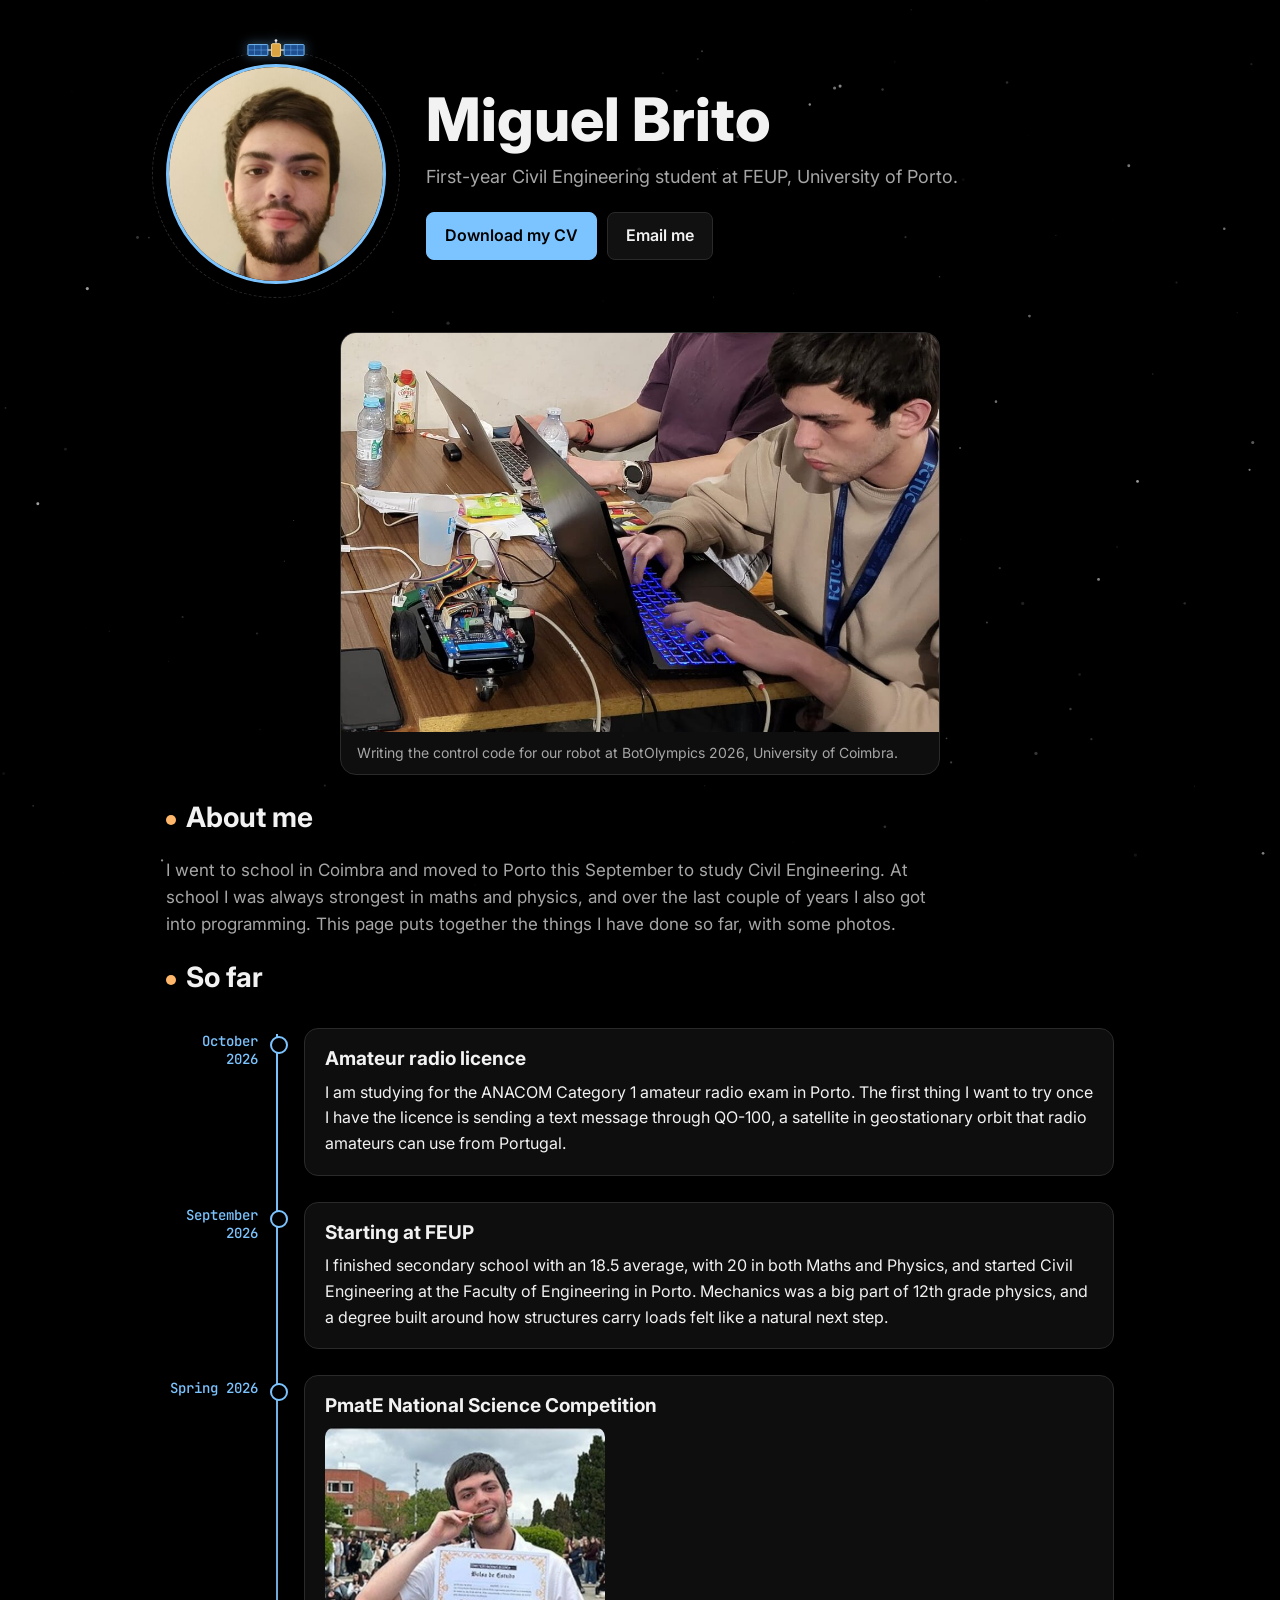
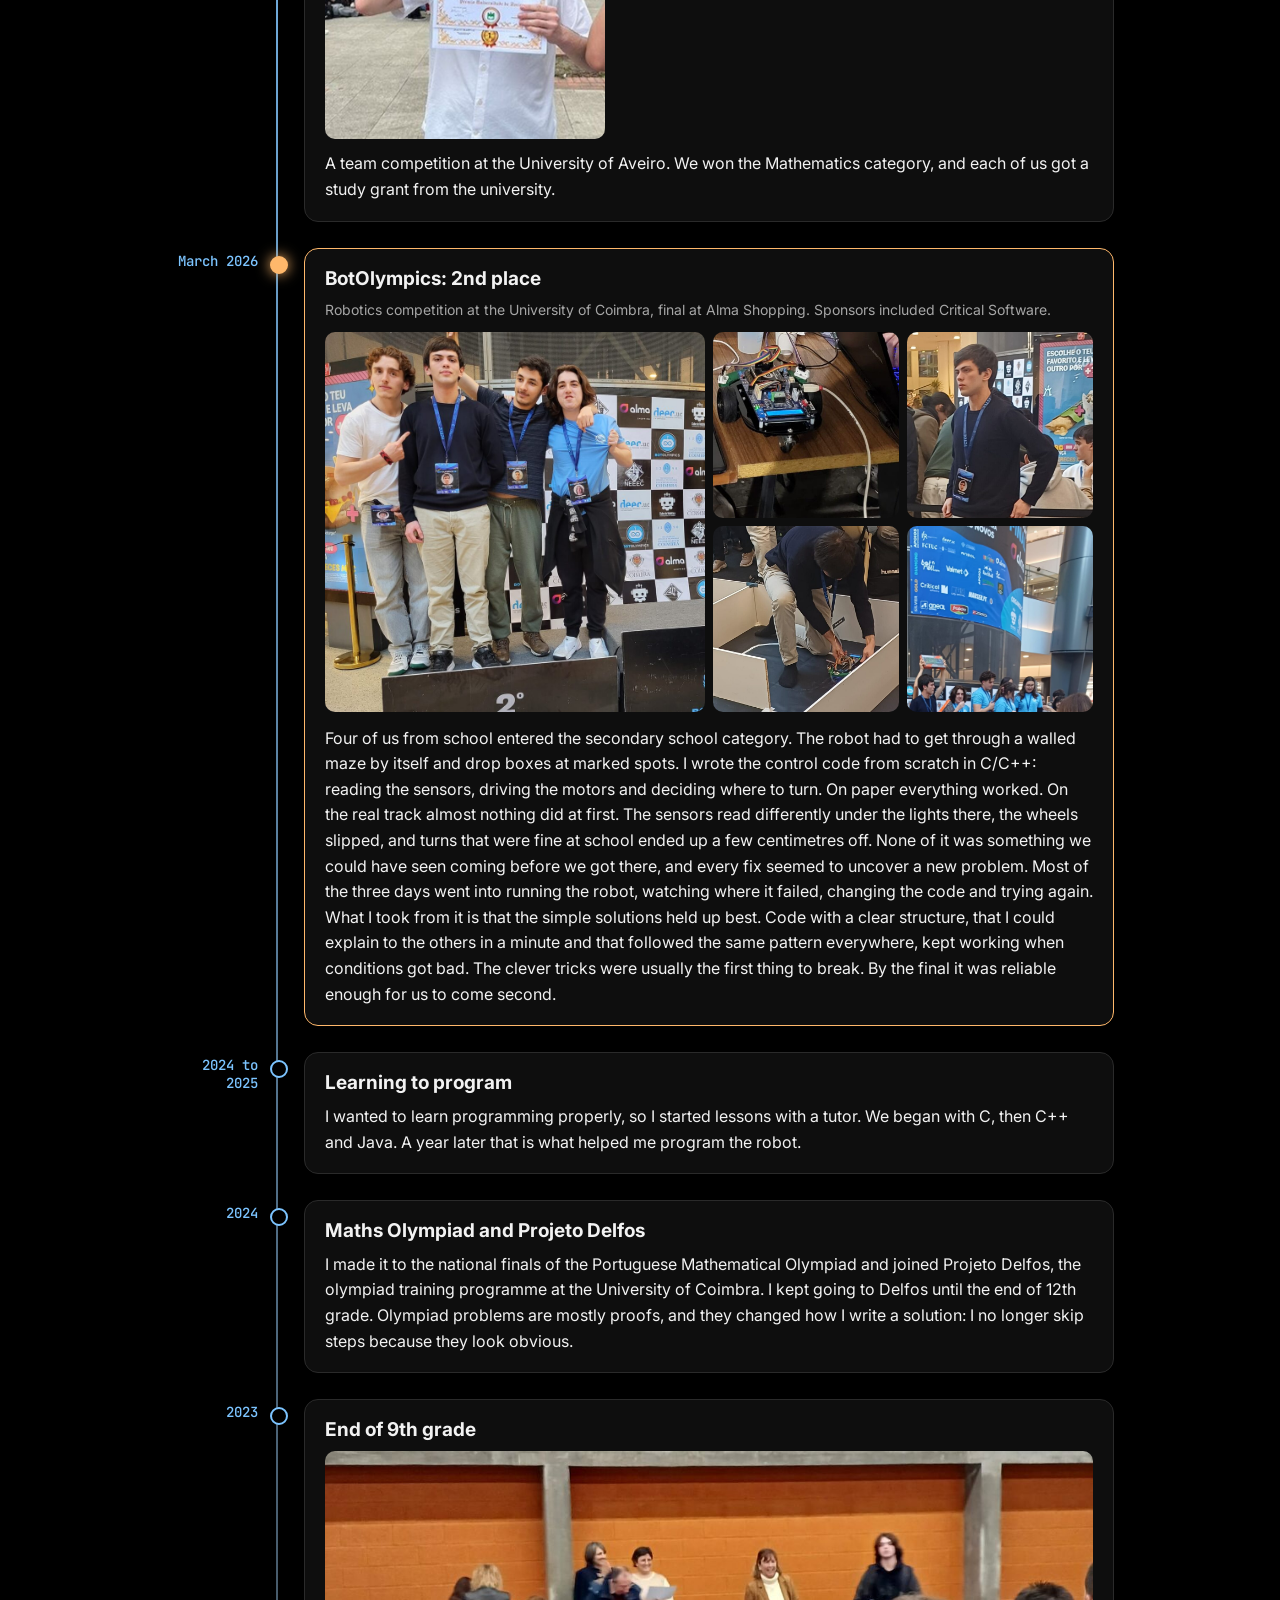
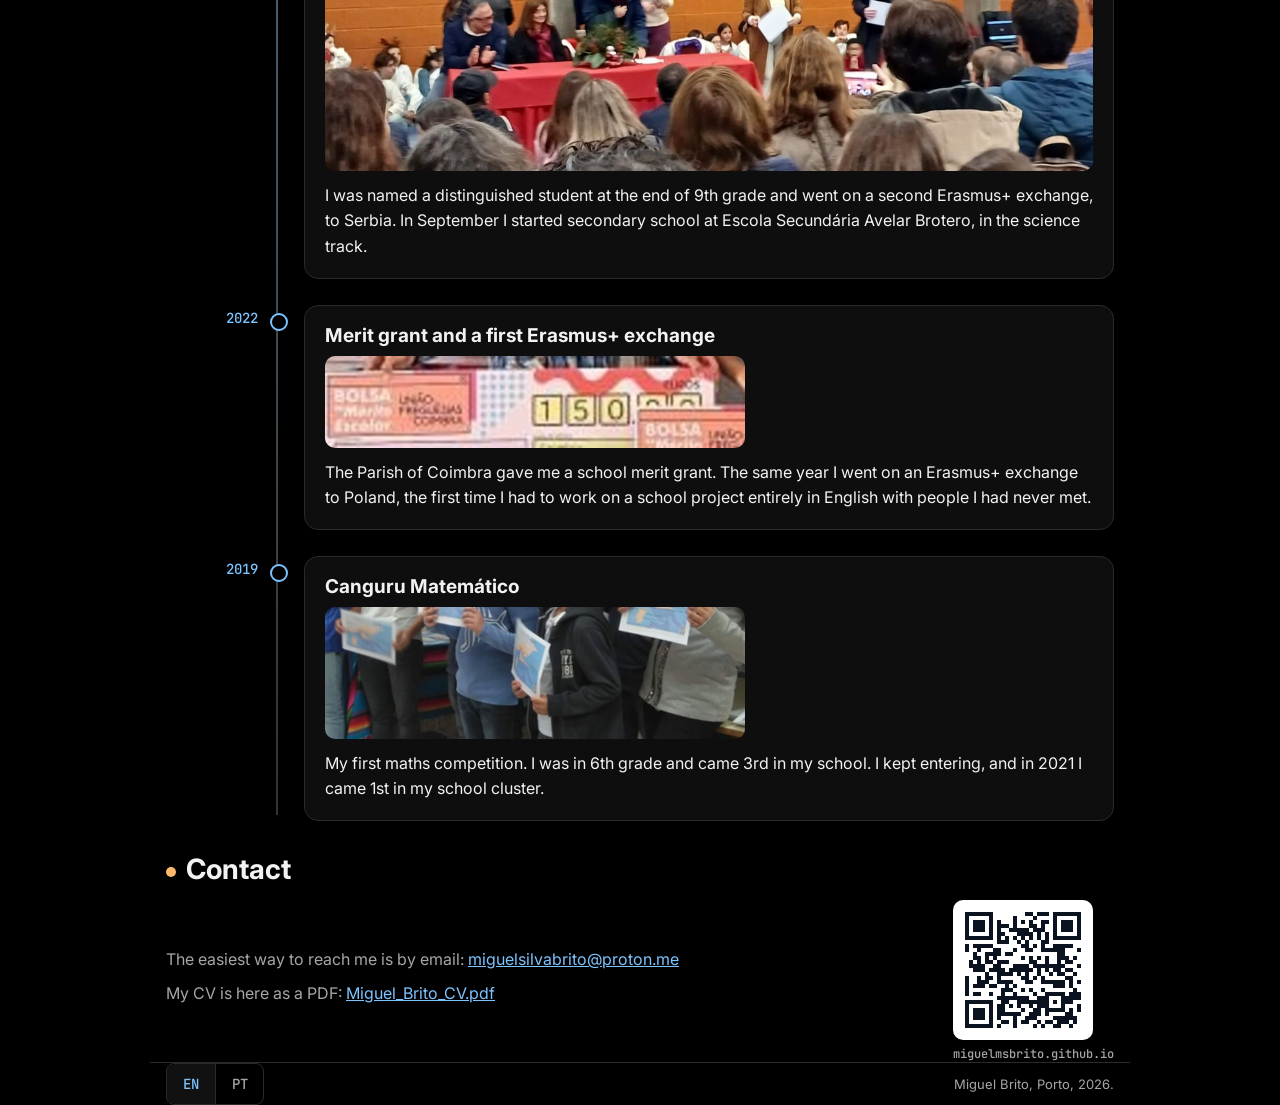
==== commit dbfa4721: "Reword programming lessons sentence" ====
--- a/index.html
+++ b/index.html
@@ -129,7 +129,7 @@
         <div class="card">
           <h3>Learning to program</h3>
           <p>I wanted to learn programming properly, so I started lessons with a tutor. We began with C, then C++ and Java.
-          A year later it was exactly what I needed for the robot.</p>
+          A year later that is what helped me program the robot.</p>
         </div>
       </li>
 
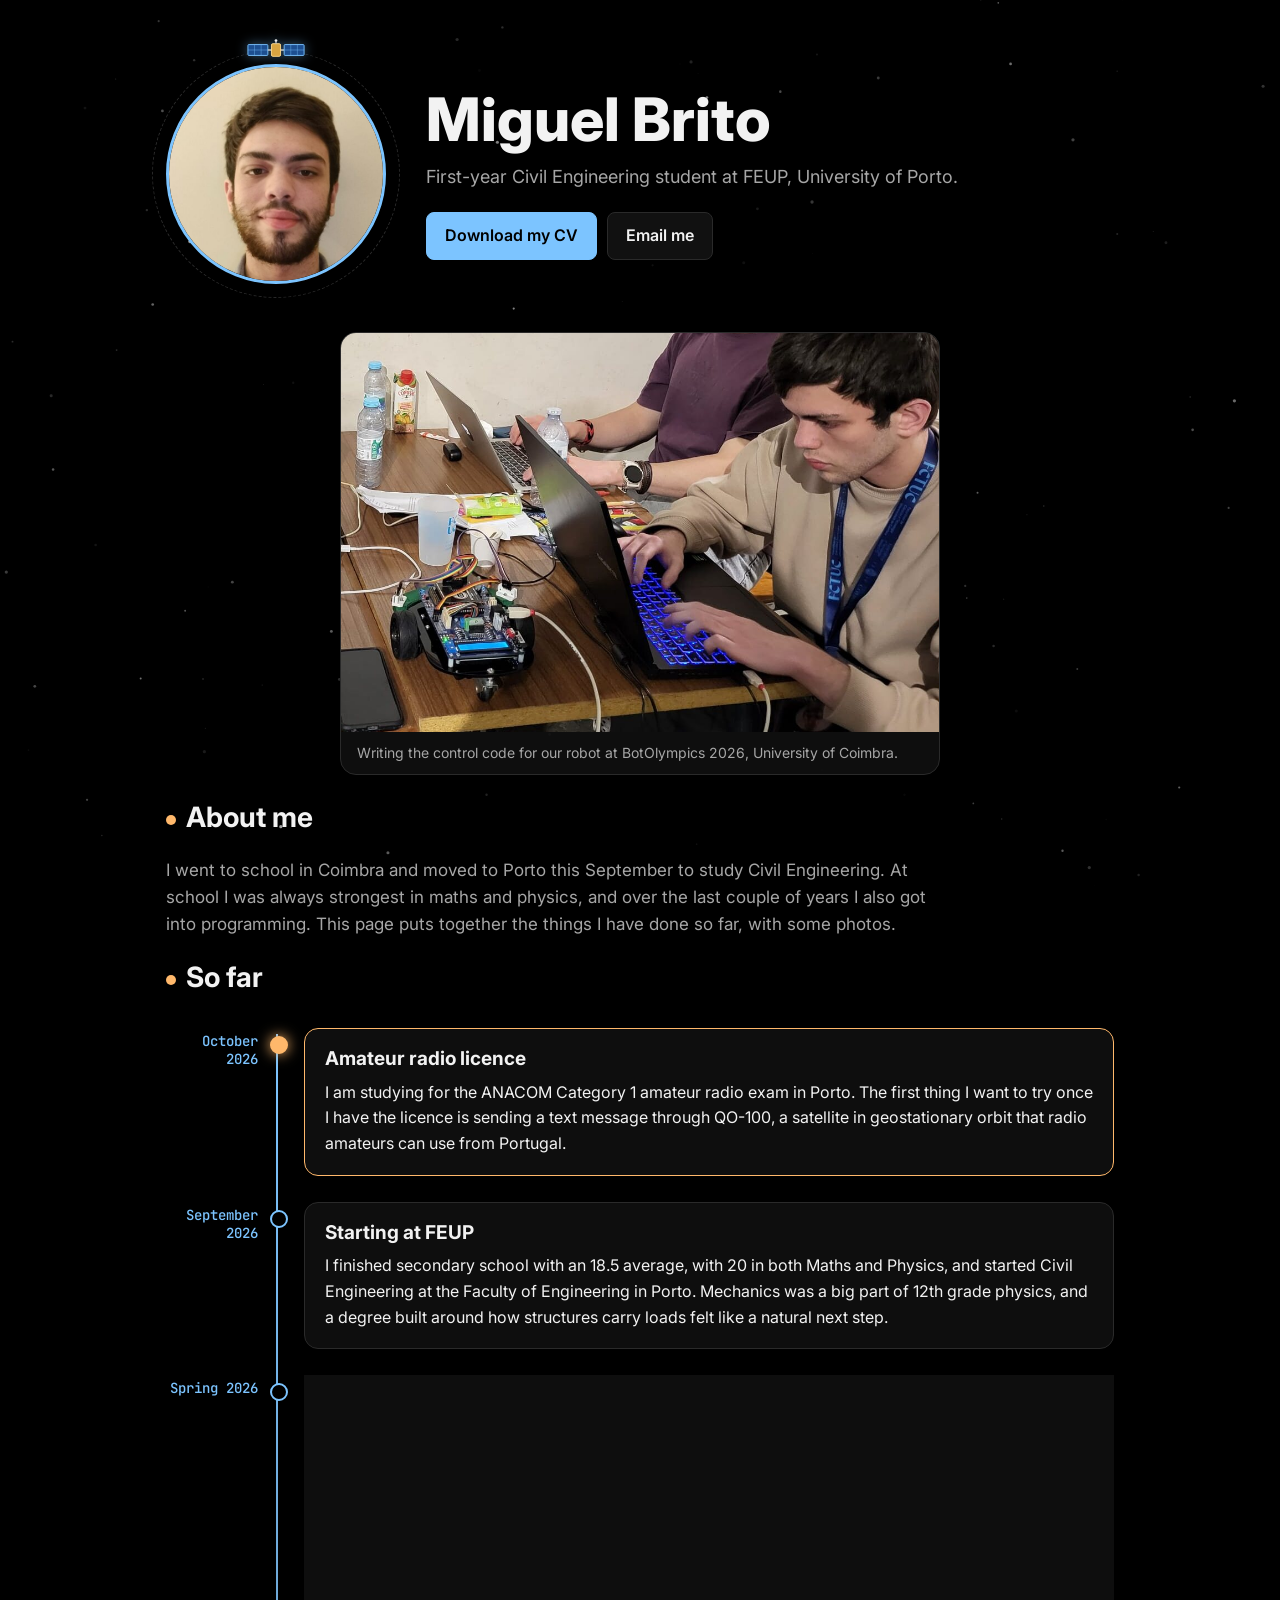
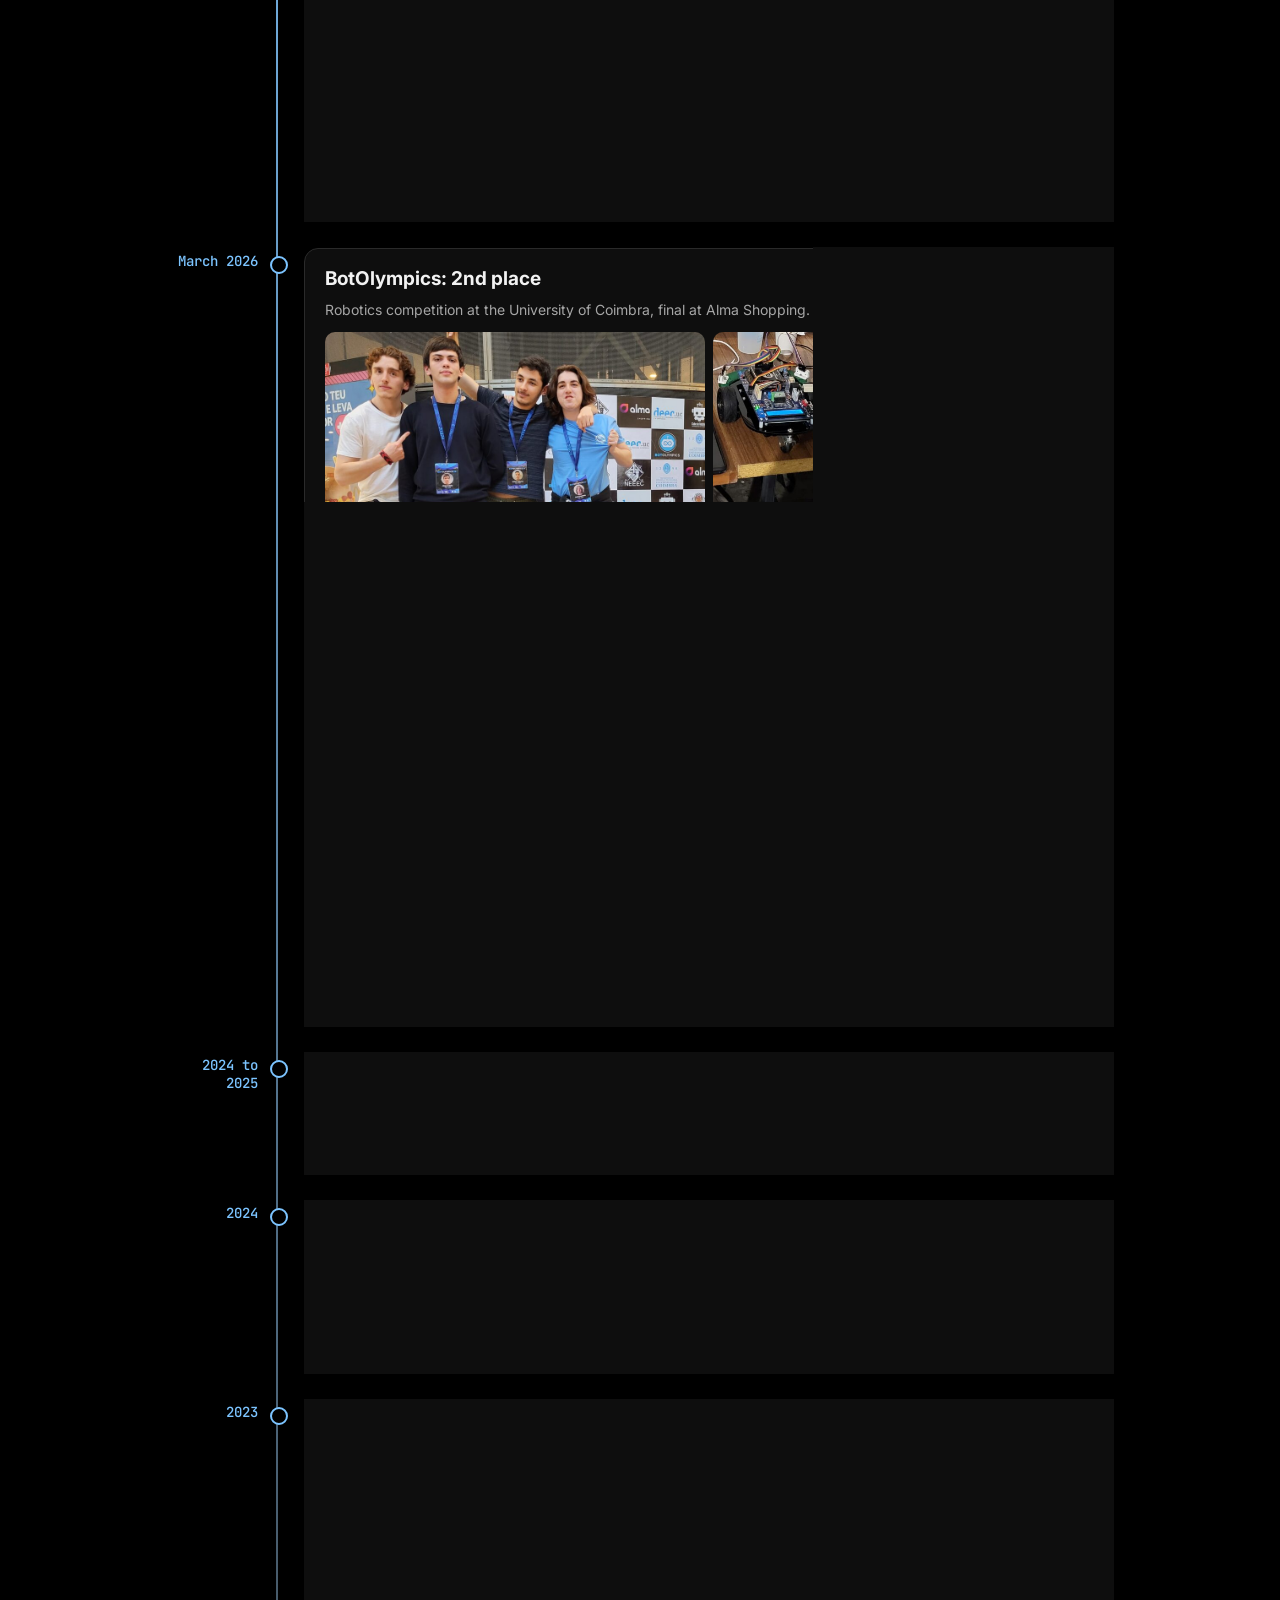
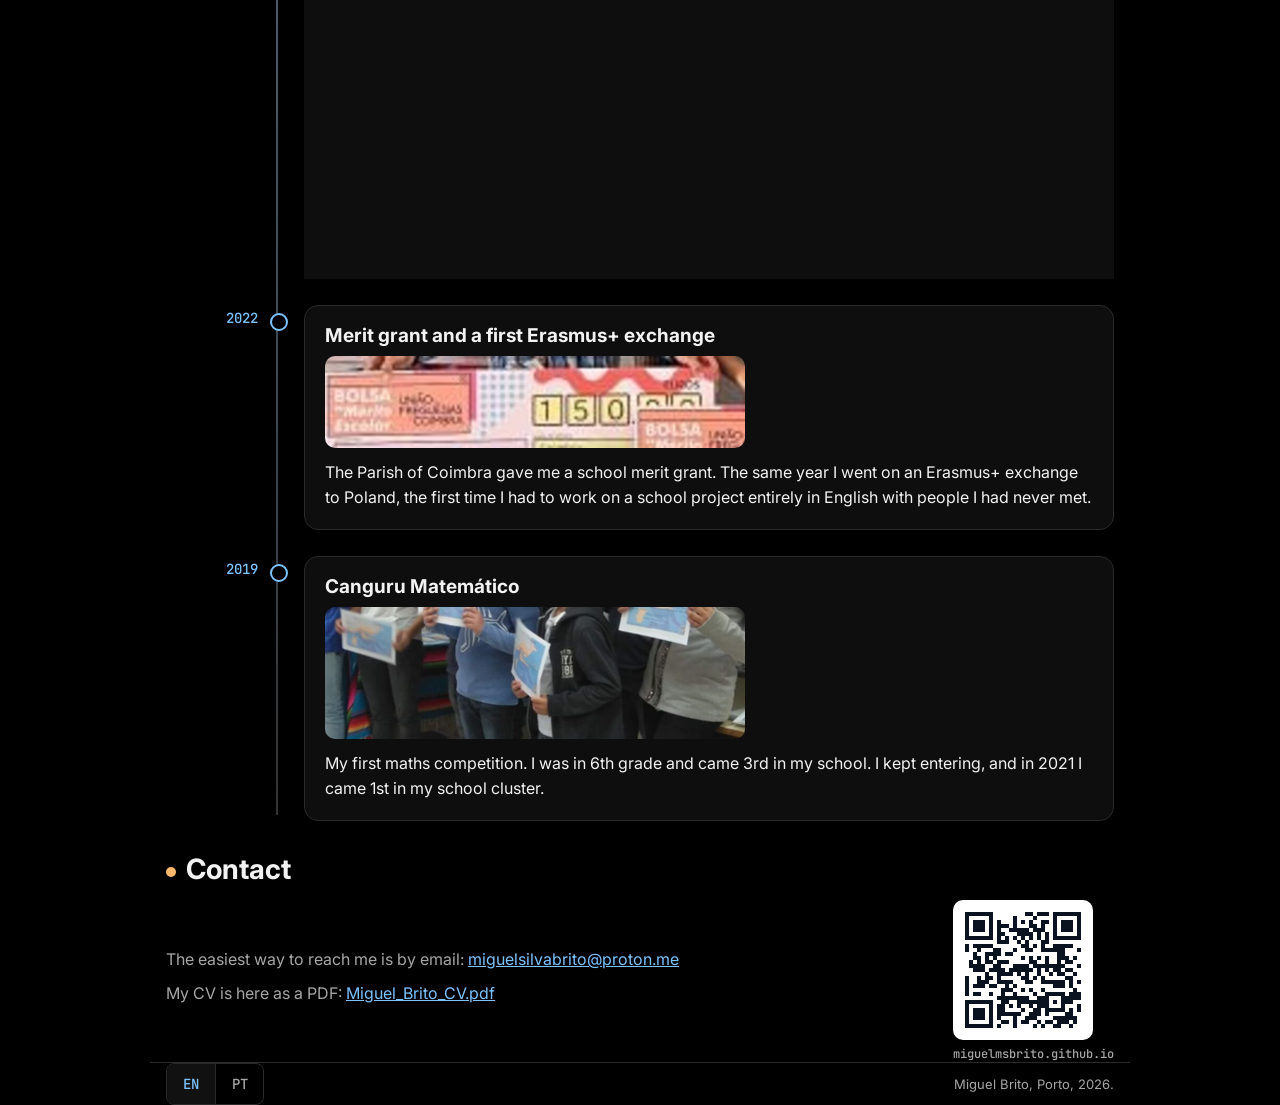
==== commit a9b81eb2: "Highlight the most recent timeline entry" ====
--- a/index.html
+++ b/index.html
@@ -63,7 +63,7 @@
 
     <ol class="tl">
 
-      <li class="ev">
+      <li class="ev featured">
         <div class="when">October 2026</div>
         <div class="card">
           <h3>Amateur radio licence</h3>
@@ -95,7 +95,7 @@
         </div>
       </li>
 
-      <li class="ev featured">
+      <li class="ev">
         <div class="when">March 2026</div>
         <div class="card">
           <h3>BotOlympics: 2nd place</h3>
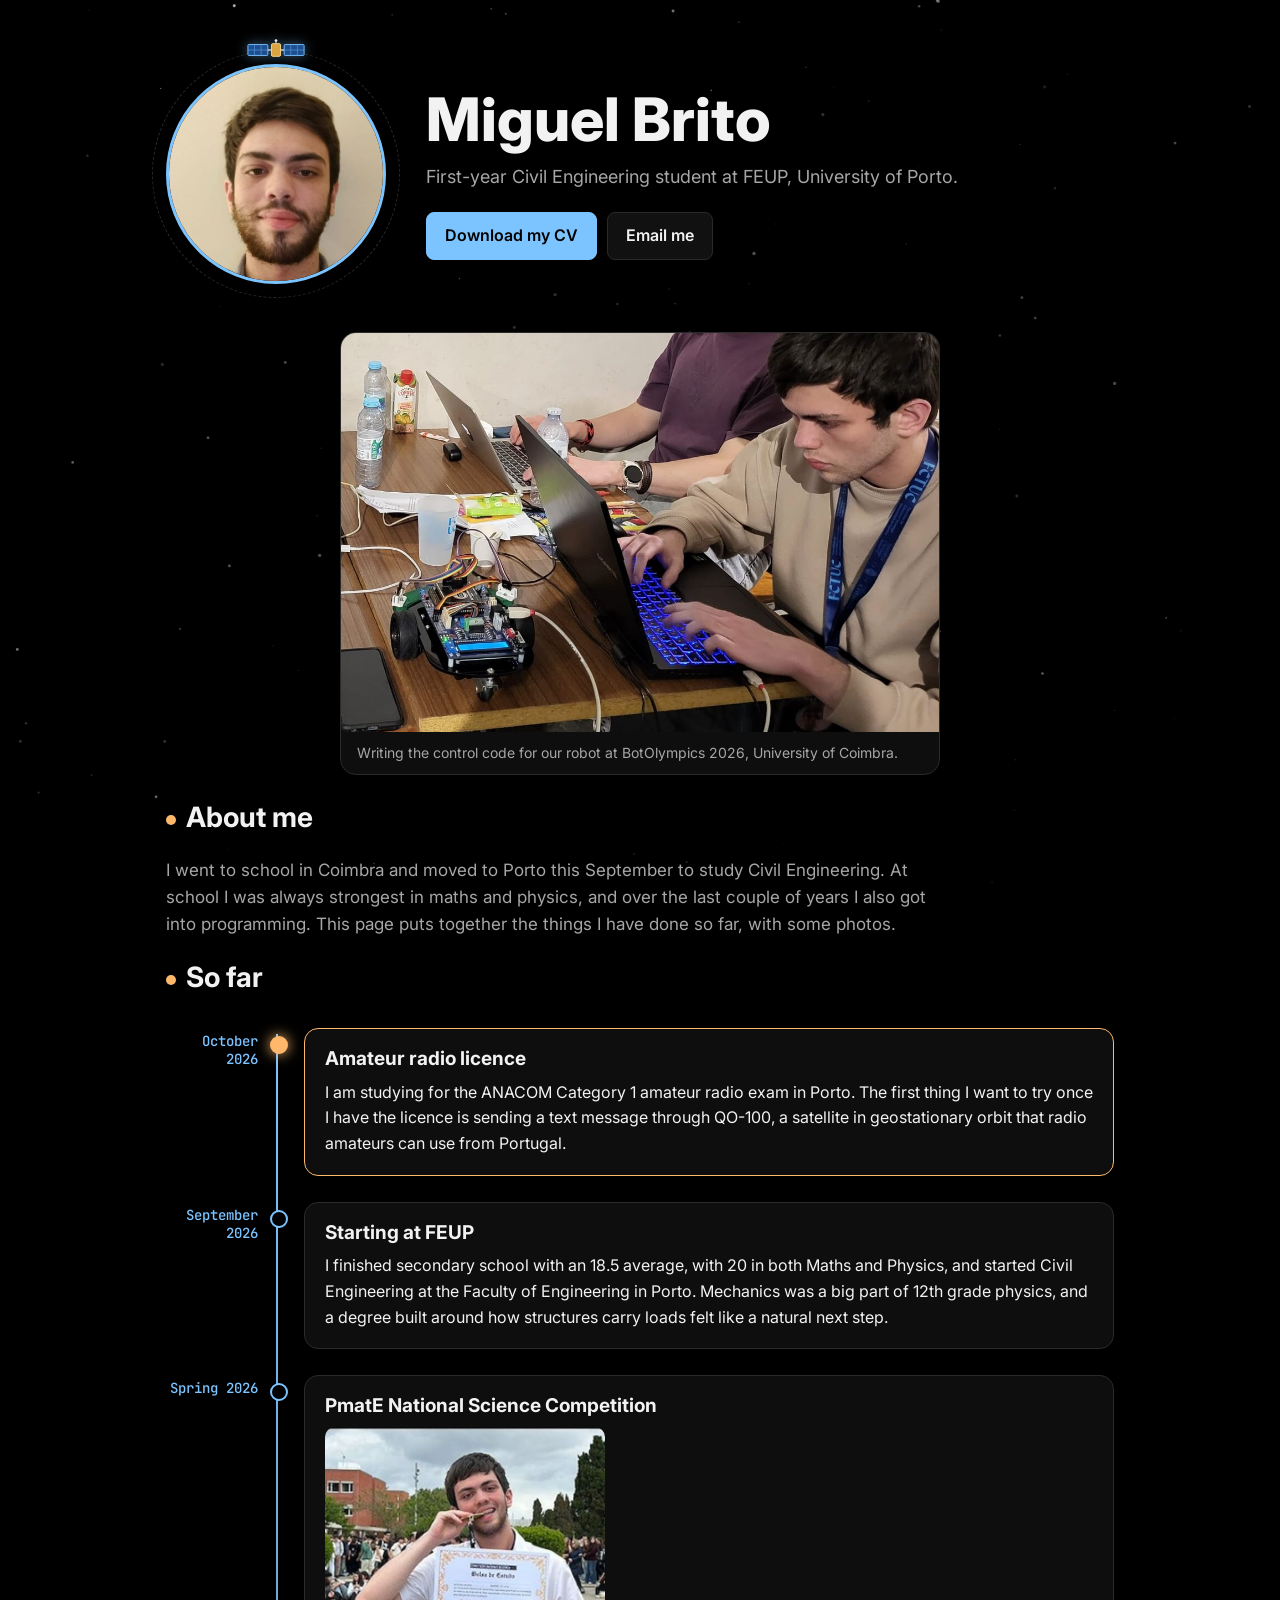
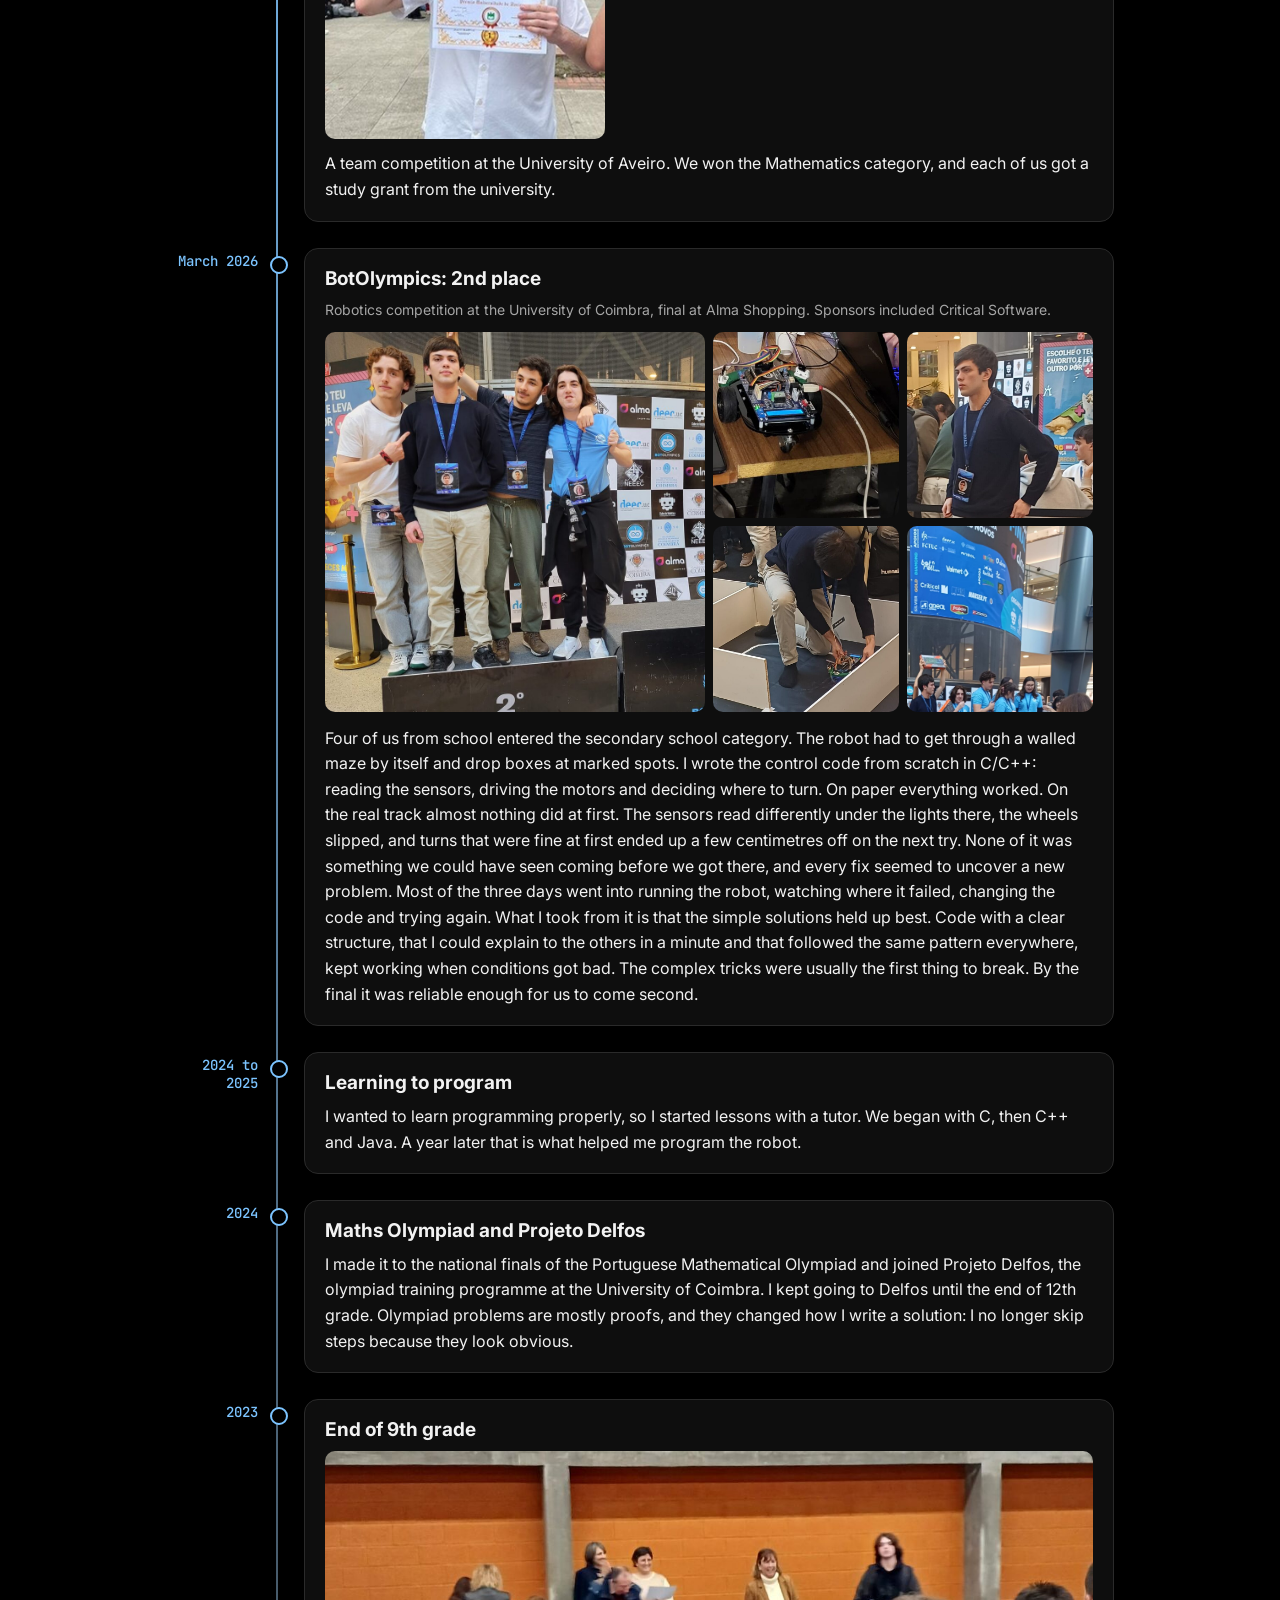
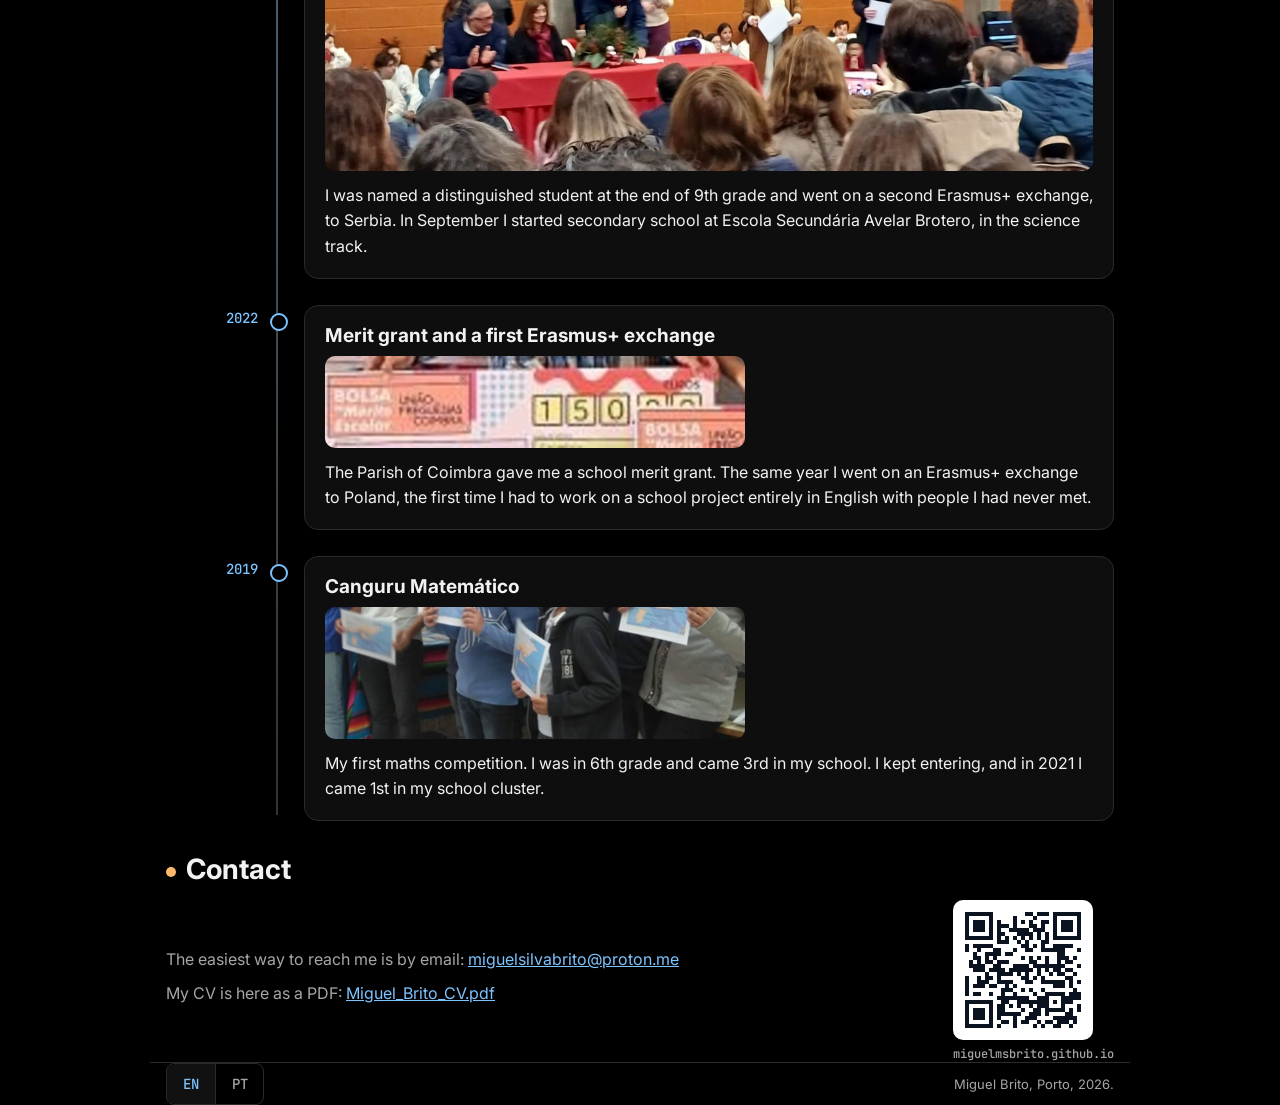
==== commit a6555443: "Fix wording in index.html for clarity" ====
--- a/index.html
+++ b/index.html
@@ -113,13 +113,13 @@
           control code from scratch in C/C++: reading the sensors, driving the motors and
           deciding where to turn. On paper everything worked. On the real track almost nothing did at first.
           The sensors read differently under the lights there, the wheels slipped, and turns
-          that were fine at school ended up a few centimetres off. None of it was something we
+          that were fine at first ended up a few centimetres off on the next try. None of it was something we
           could have seen coming before we got there, and every fix seemed to uncover a new
           problem. Most of the three days went into running the robot, watching where it failed,
           changing the code and trying again. What I took from it is that the simple
           solutions held up best. Code with a clear structure, that I could explain to the
           others in a minute and that followed the same pattern everywhere, kept working when
-          conditions got bad. The clever tricks were usually the first thing to break. By the final it was reliable enough for us to
+          conditions got bad. The complex tricks were usually the first thing to break. By the final it was reliable enough for us to
           come second.</p>
         </div>
       </li>
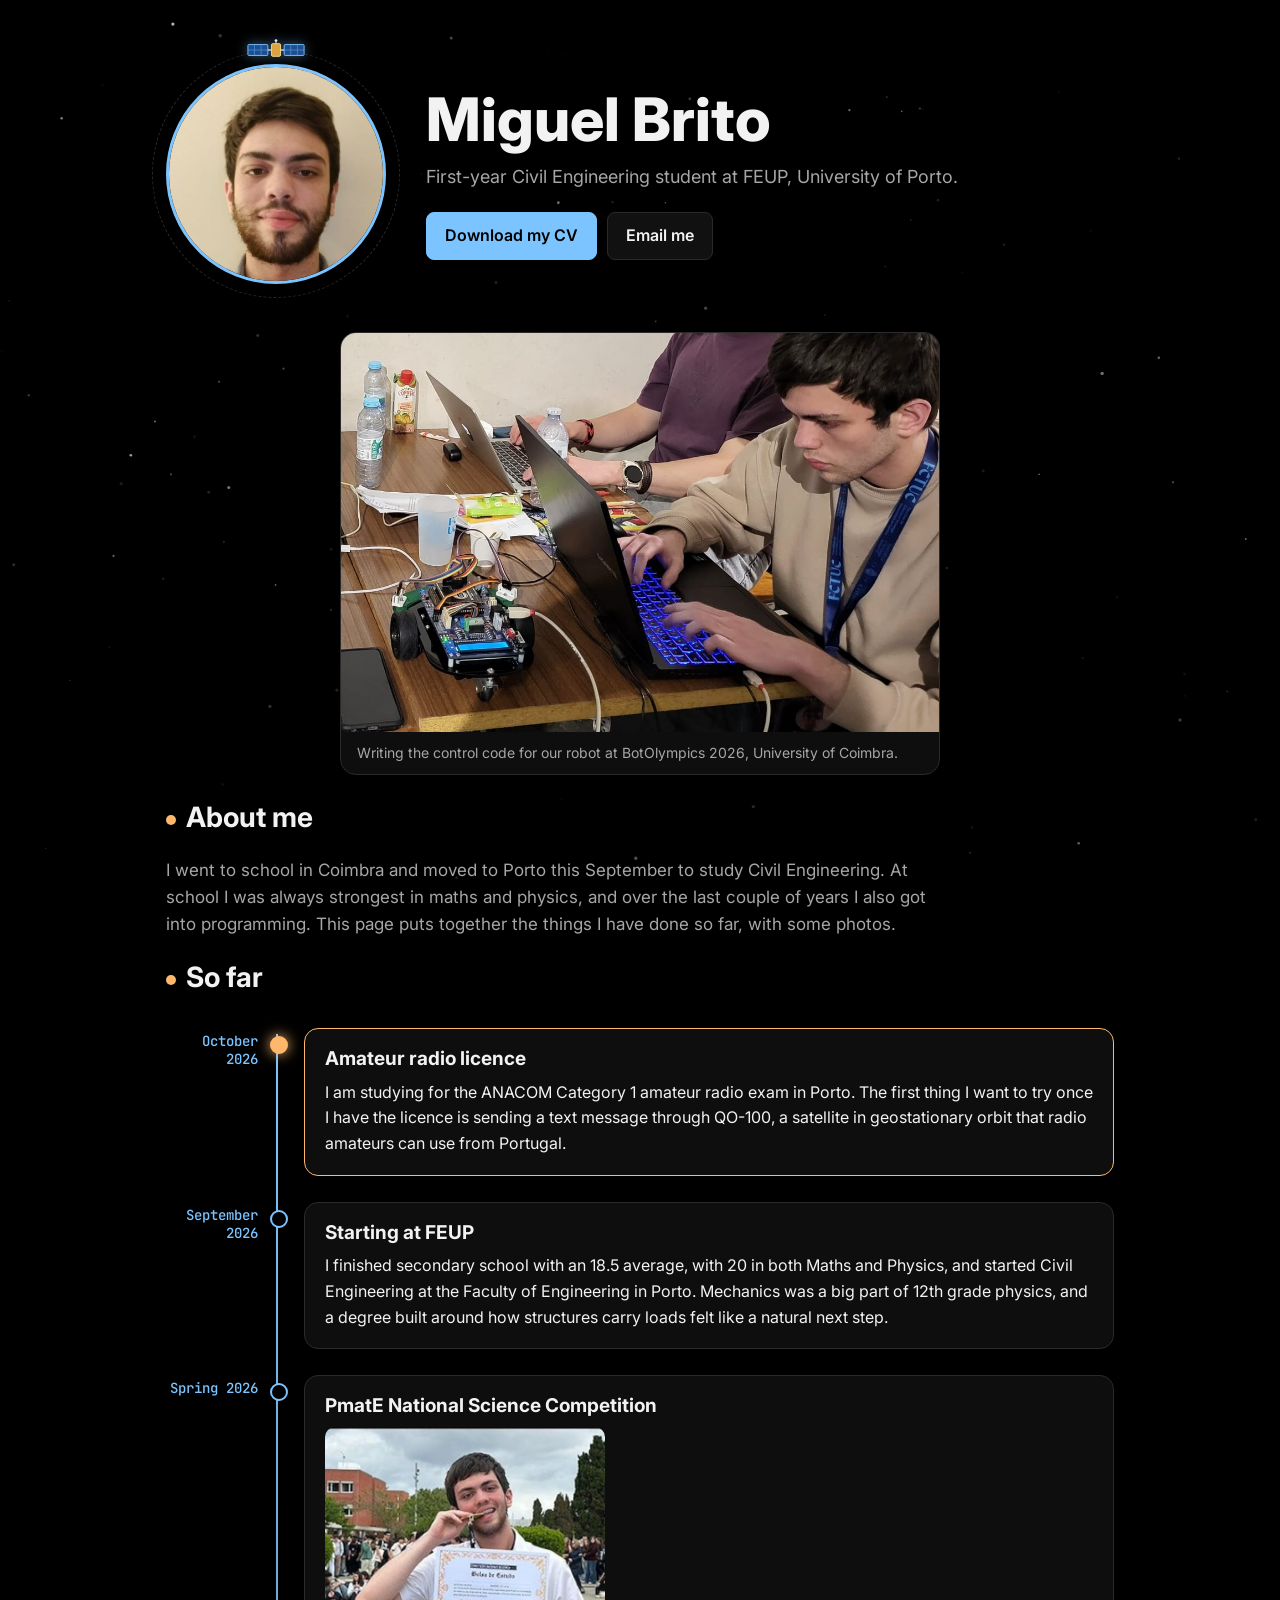
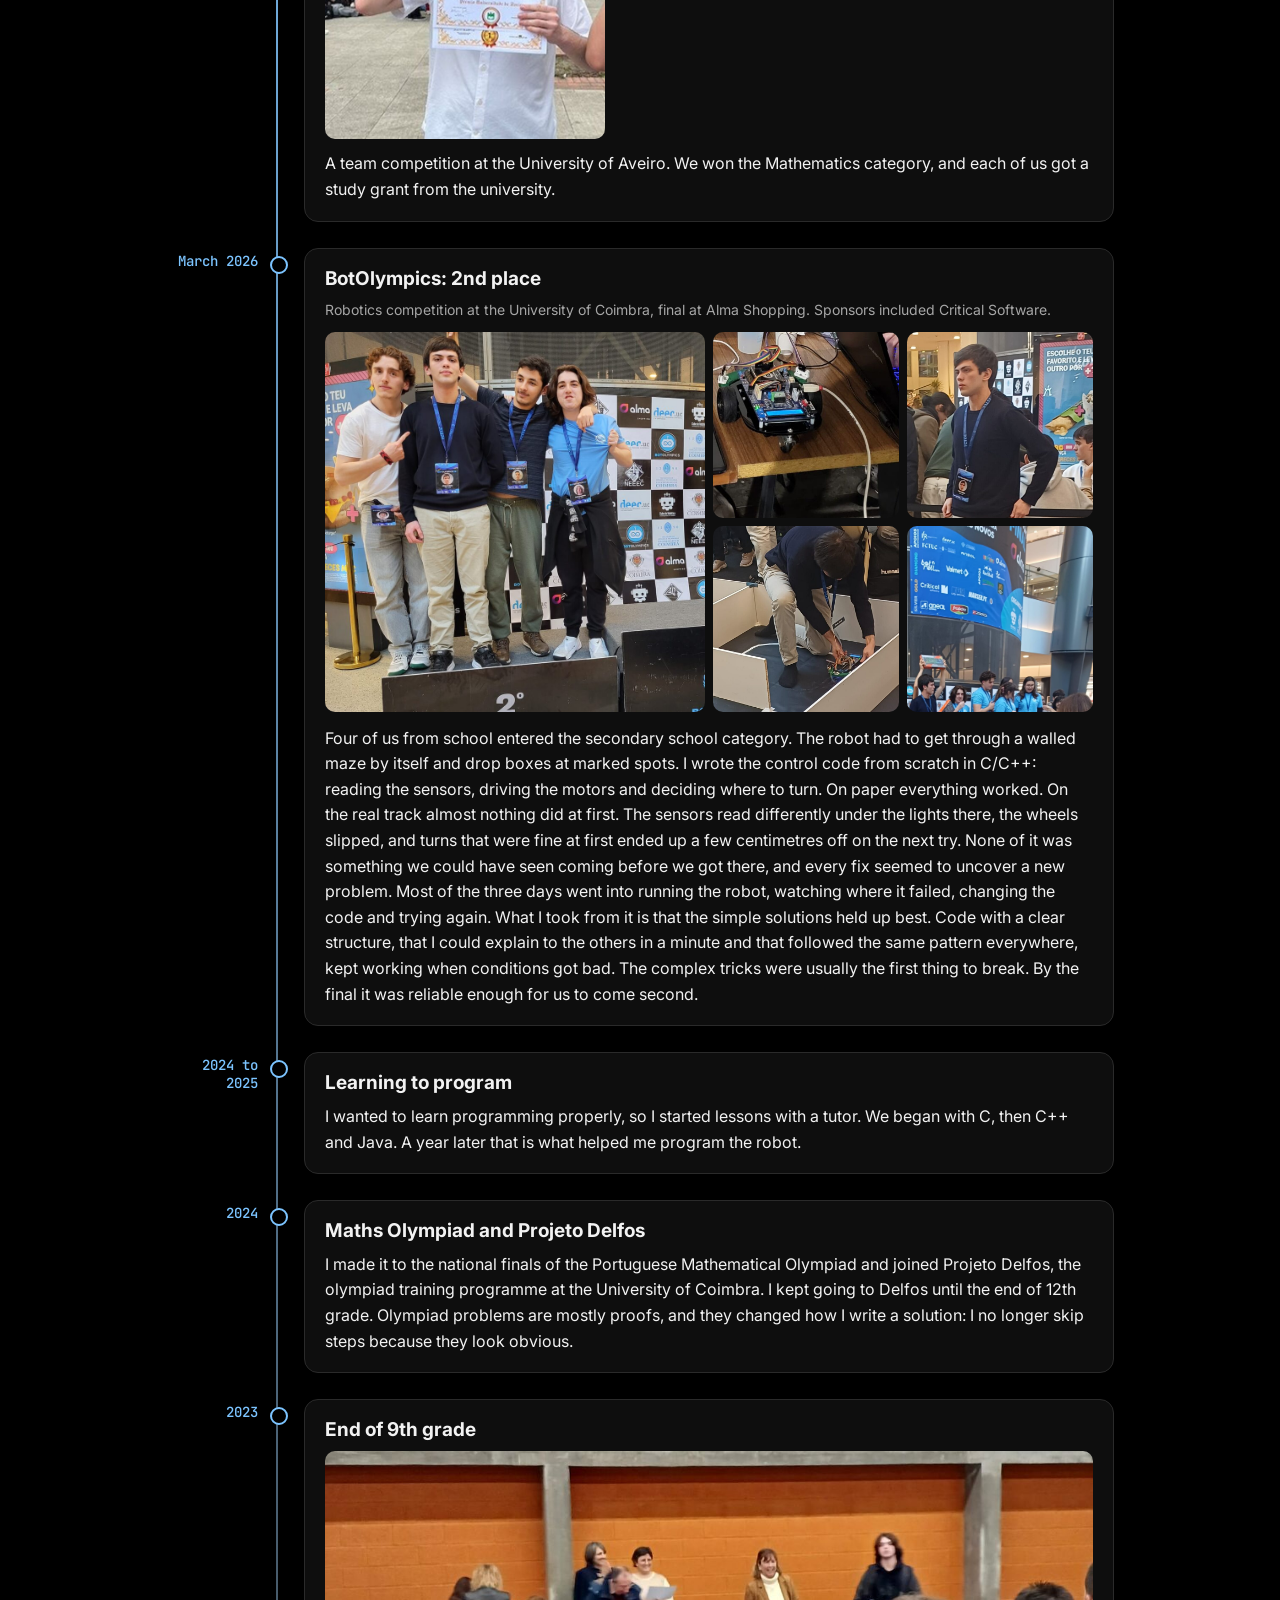
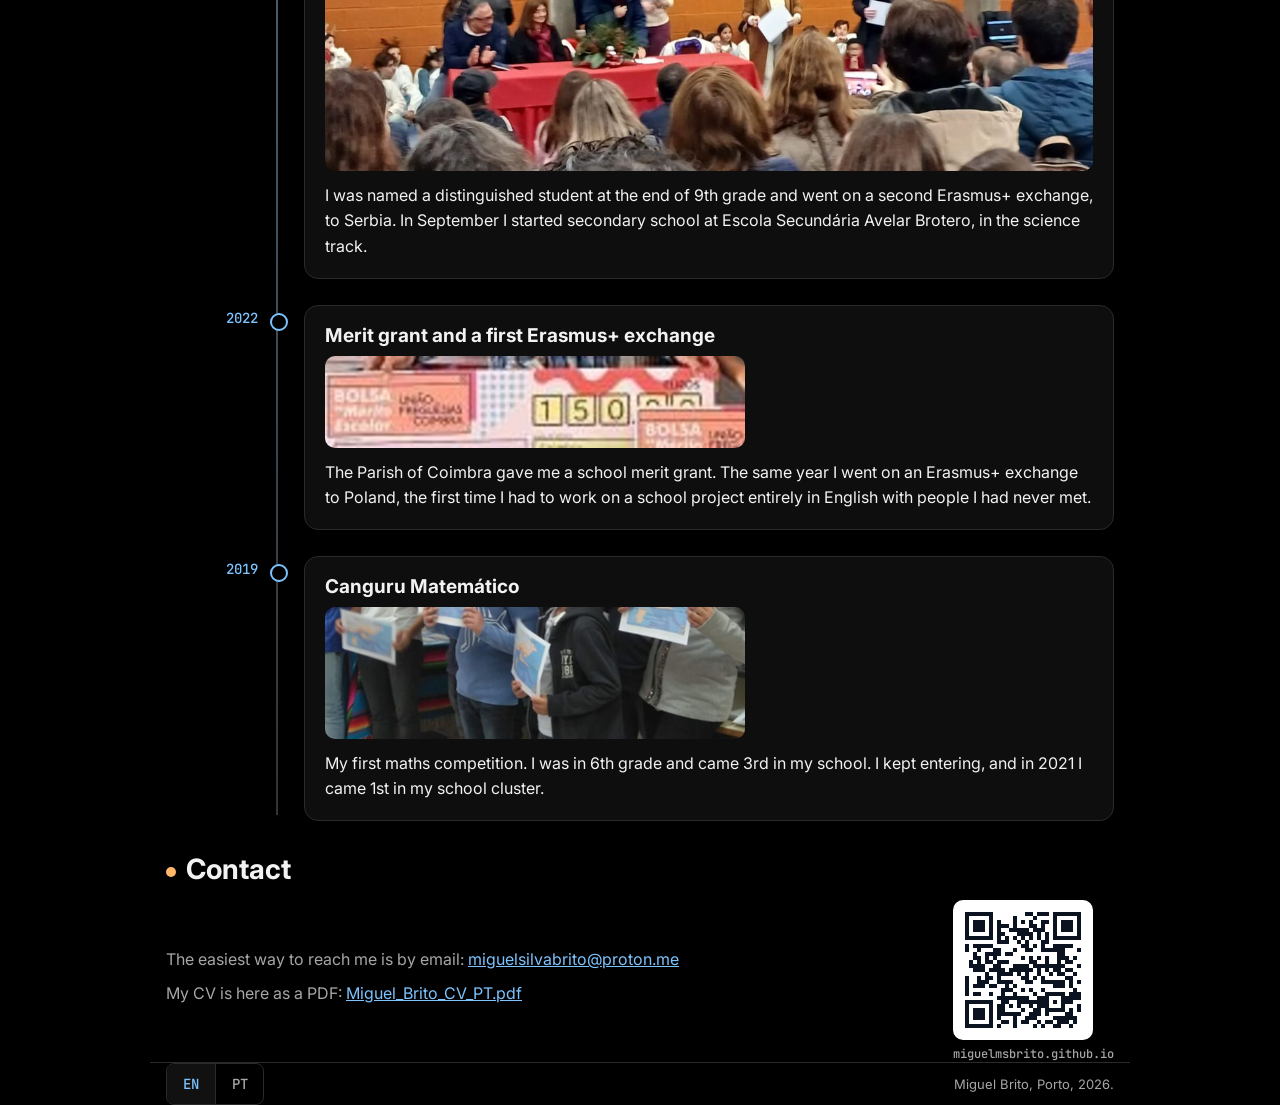
==== commit 59bc1c1b: "Replace CV link with Portuguese version" ====
--- a/index.html
+++ b/index.html
@@ -7,7 +7,7 @@
 <meta name="color-scheme" content="dark">
 <title>Miguel Brito</title>
 <meta name="description" content="Miguel Brito, first-year Civil Engineering student at FEUP, Porto.">
-<link rel="icon" href="data:image/svg+xml,%3Csvg xmlns='http://www.w3.org/2000/svg' viewBox='0 0 64 64'%3E%3Ccircle cx='32' cy='32' r='10' fill='%237cc4ff'/%3E%3Cellipse cx='32' cy='32' rx='28' ry='10' fill='none' stroke='%237cc4ff' stroke-width='3' transform='rotate(-25 32 32)'/%3E%3C/svg%3E">
+<link rel="icon" href="data:image/svg+xml,%3Csvg xmlns='http://www.w3.org/2000/svg' viewBox='0 0 64 64'%3E%3Ccircle cx='32' cy='32' r='10' fill='%237cc4ff'/%3E%3Cellipse cx='32' cy='32' rx='28' ry='28' fill='none' stroke='%237cc4ff' stroke-width='2'/%3E%3C/svg%3E">
 <link rel="preconnect" href="https://fonts.googleapis.com">
 <link rel="preconnect" href="https://fonts.gstatic.com" crossorigin>
 <link href="https://fonts.googleapis.com/css2?family=Inter:wght@400;600;800&family=JetBrains+Mono:wght@500&display=swap" rel="stylesheet">
@@ -35,7 +35,7 @@
       <h1>Miguel Brito</h1>
       <p class="lead">First-year Civil Engineering student at FEUP, University of Porto.</p>
       <div class="cta">
-        <a class="btn primary" href="Miguel_Brito_CV.pdf" download>Download my CV</a>
+        <a class="btn primary" href="Miguel_Brito_CV_PT.pdf" download>Download my CV</a>
         <a class="btn" href="mailto:miguelsilvabrito@proton.me">Email me</a>
       </div>
     </div>
@@ -184,7 +184,7 @@
       <div>
         <p>The easiest way to reach me is by email:
         <a href="mailto:miguelsilvabrito@proton.me">miguelsilvabrito@proton.me</a></p>
-        <p>My CV is here as a PDF: <a href="Miguel_Brito_CV.pdf" download>Miguel_Brito_CV.pdf</a></p>
+        <p>My CV is here as a PDF: <a href="Miguel_Brito_CV_PT.pdf" download>Miguel_Brito_CV_PT.pdf</a></p>
       </div>
       <figure class="qrbox">
         <img src="img/qr.svg" alt="QR code linking to miguelmsbrito.github.io" width="140" height="140">
